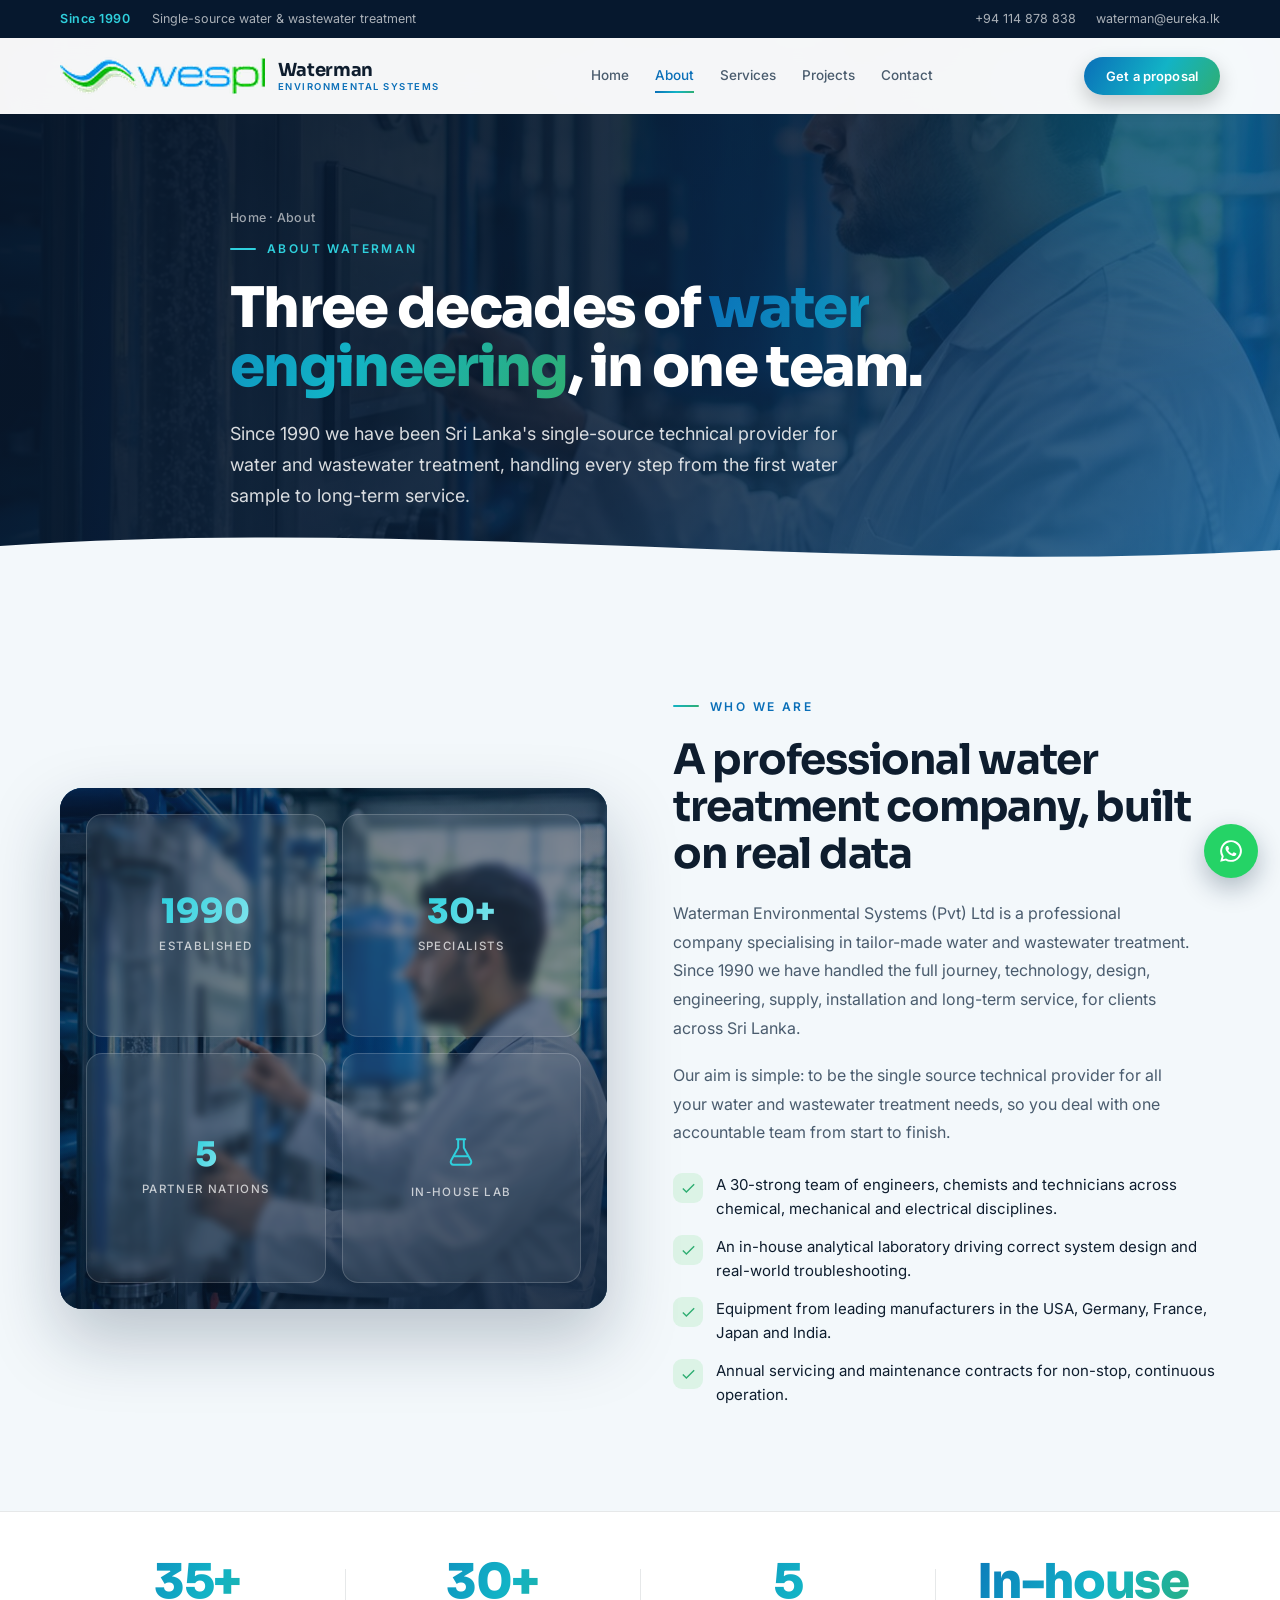
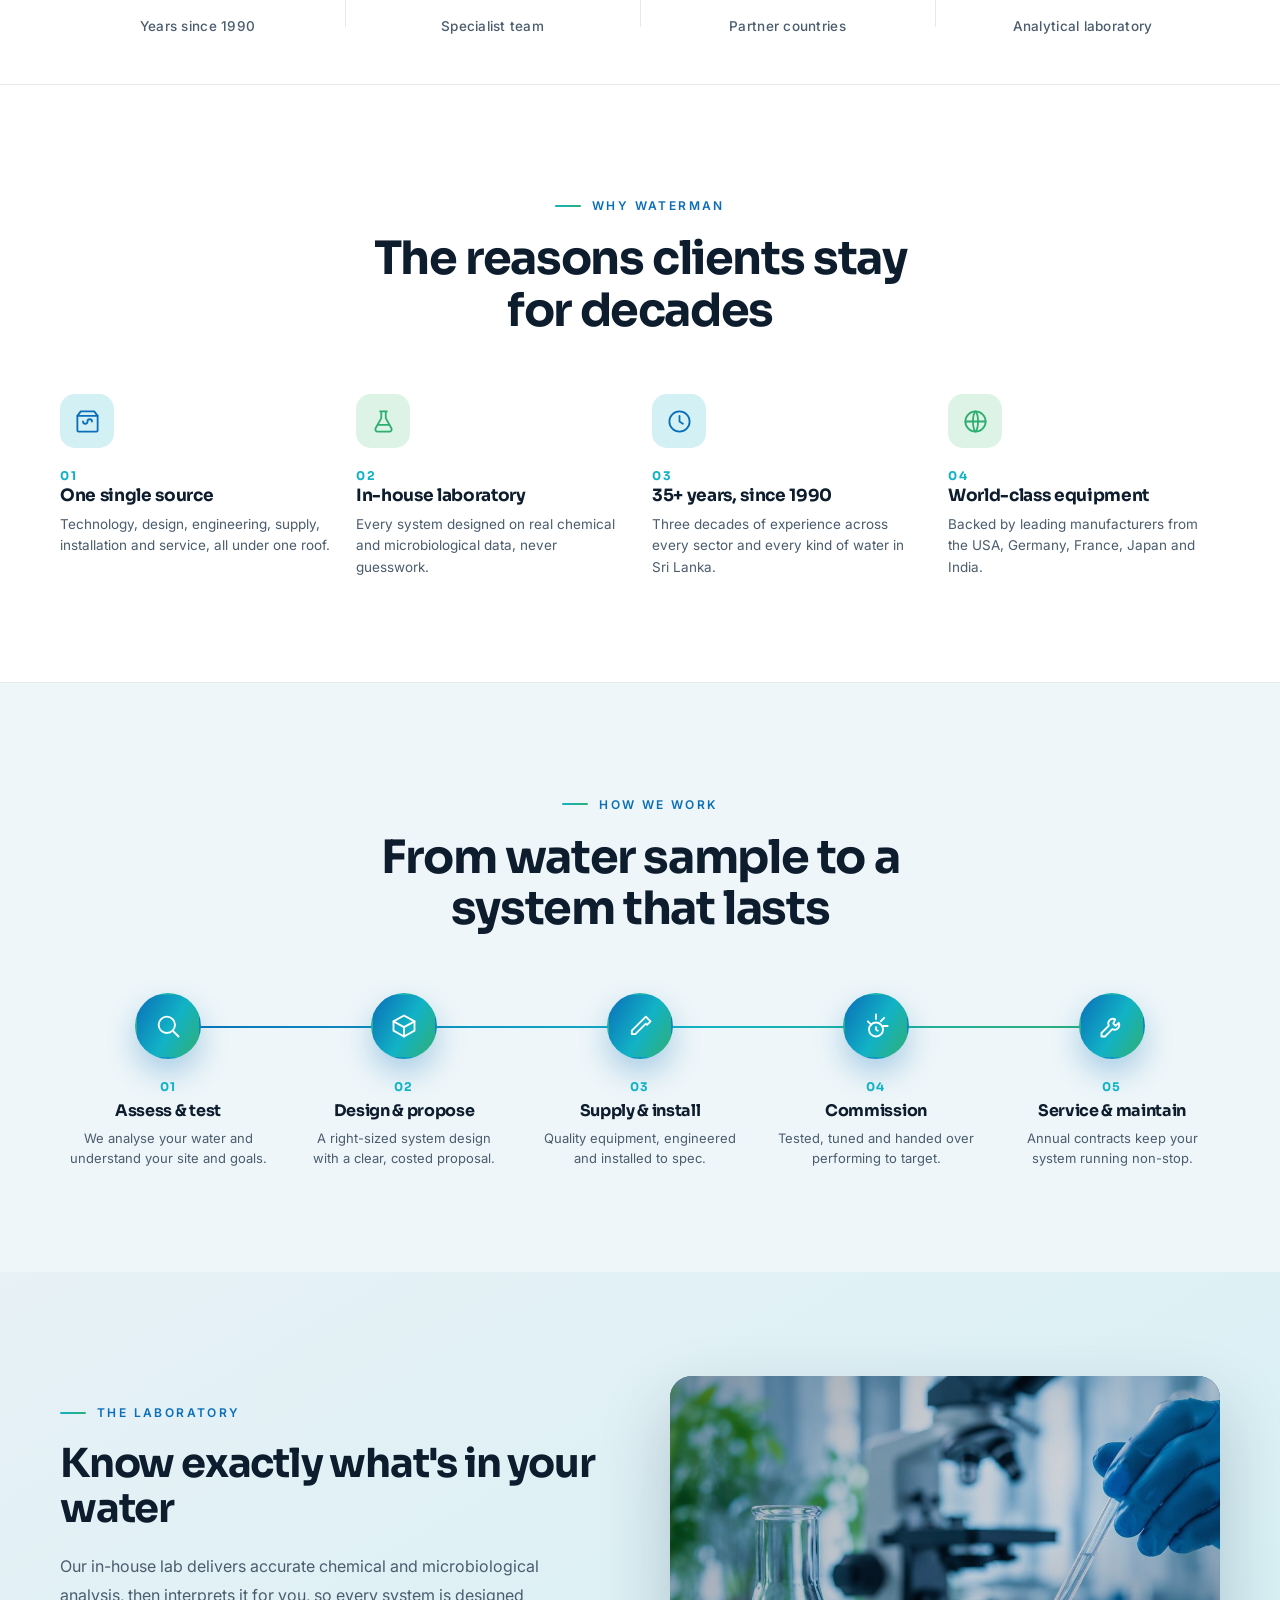
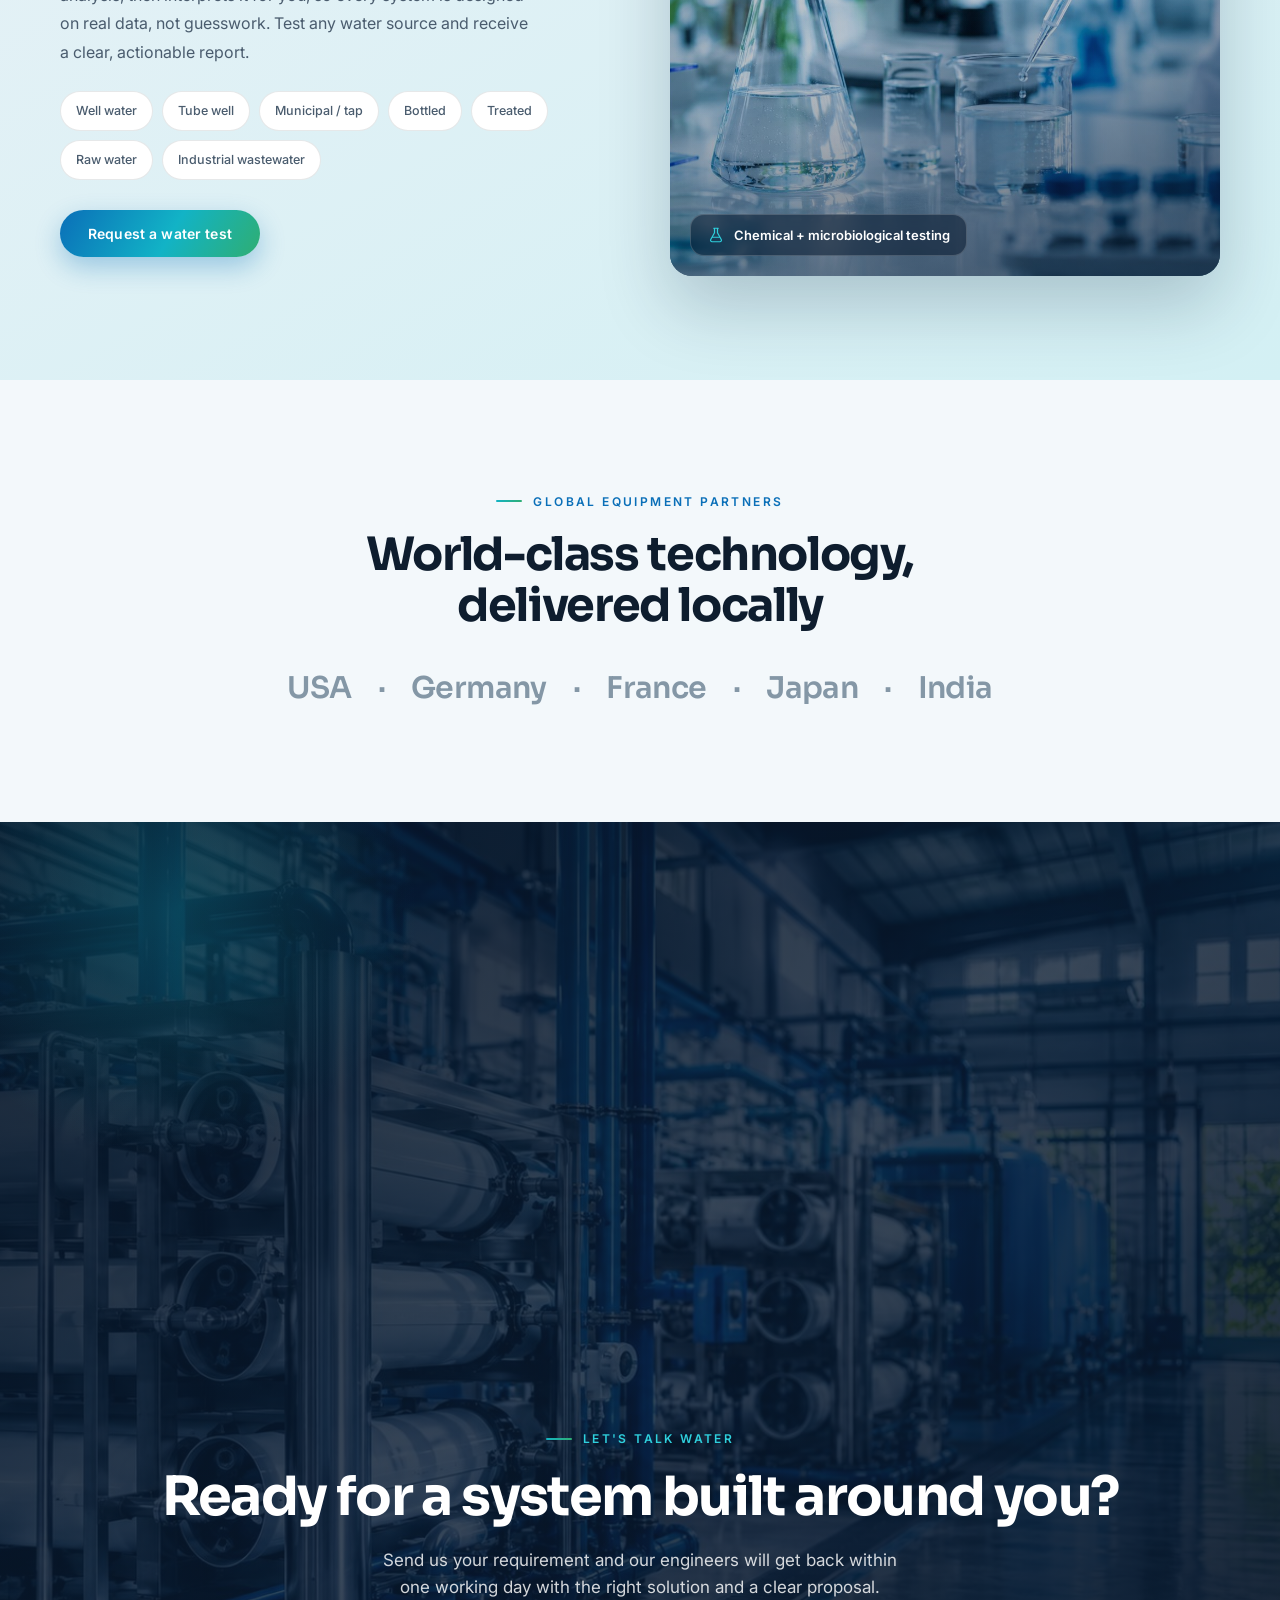
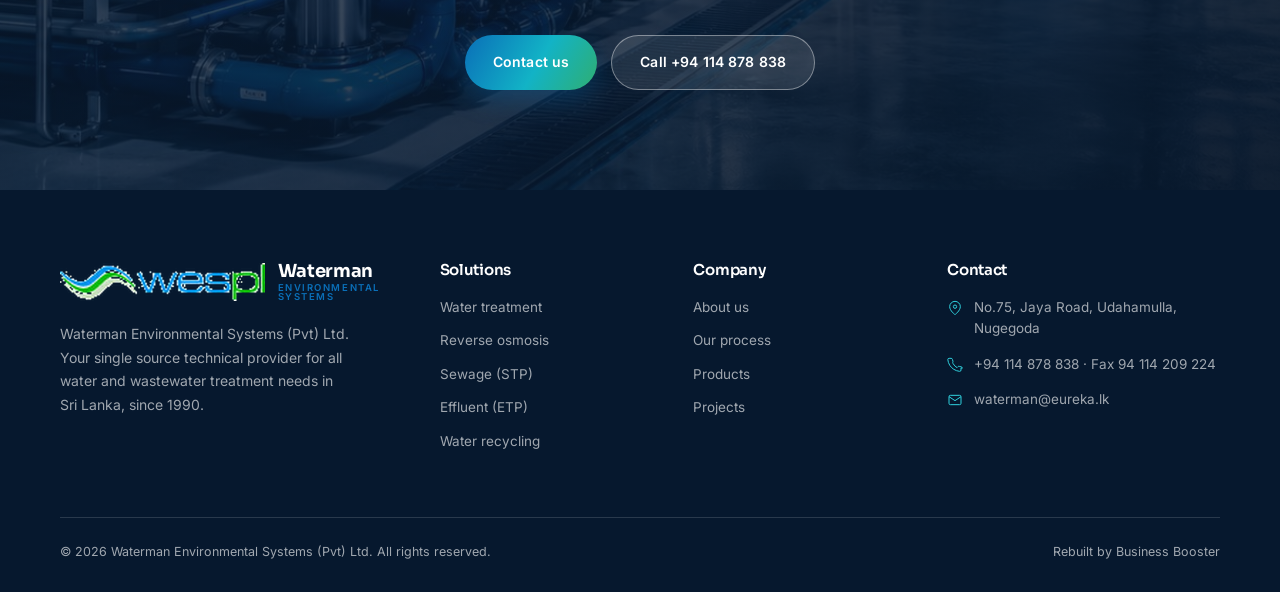
==== about.html @ 7c02116f "Rebuild as 5-page site: Home, About, Services, Projects, Contact Split the single-page site into 5 p" ====
<!DOCTYPE html>
<html lang="en">
<head>
<meta charset="UTF-8">
<meta name="viewport" content="width=device-width, initial-scale=1, viewport-fit=cover">
<title>About · Waterman Environmental Systems · Since 1990</title>
<meta name="description" content="Waterman Environmental Systems (WESPL), Sri Lanka's single source for water and wastewater treatment since 1990. A 30-strong team of engineers and chemists with an in-house analytical laboratory.">
<meta name="theme-color" content="#0a2440">
<link rel="preconnect" href="https://fonts.googleapis.com">
<link rel="preconnect" href="https://fonts.gstatic.com" crossorigin>
<link href="https://fonts.googleapis.com/css2?family=Sora:wght@400;500;600;700;800&family=Inter:wght@400;450;500;600&display=swap" rel="stylesheet">
<link rel="stylesheet" href="assets/styles.css">
</head>
<body>

<div class="progress" id="progress"></div>

<div class="topbar">
  <div class="wrap">
    <div class="l"><span class="pill">Since 1990</span><span>Single-source water &amp; wastewater treatment</span></div>
    <div class="r"><a href="tel:+94114878838">+94 114 878 838</a><a href="mailto:waterman@eureka.lk">waterman@eureka.lk</a></div>
  </div>
</div>

<header class="header" id="header">
  <div class="wrap nav">
    <a href="index.html" class="brand">
      <span class="logo"><img src="assets/logo.png" alt="WESPL · Waterman Environmental Systems"></span>
      <span class="bt">Waterman<small>ENVIRONMENTAL SYSTEMS</small></span>
    </a>
    <nav class="nav-links">
      <a href="index.html">Home</a>
      <a href="about.html" class="active">About</a>
      <a href="services.html">Services</a>
      <a href="projects.html">Projects</a>
      <a href="contact.html">Contact</a>
    </nav>
    <button class="btn btn-primary" onclick="requestProposal('General enquiry')"><span>Get a proposal</span></button>
    <button class="hamb" id="hamb" aria-label="Menu"><svg viewBox="0 0 24 24" fill="none" stroke="currentColor" stroke-width="1.8" stroke-linecap="round"><path d="M3 6h18M3 12h18M3 18h18"/></svg></button>
  </div>
</header>

<!-- PAGE HERO -->
<section class="phero">
  <img class="phero-bg" src="assets/about.jpg" alt="Waterman engineer at a treatment plant">
  <div class="phero-ov"></div>
  <div class="orb"></div>
  <div class="wrap phero-in">
    <div class="crumb"><a href="index.html">Home</a> · About</div>
    <span class="eyebrow" data-rv>About Waterman</span>
    <h1 data-rv style="transition-delay:.08s">Three decades of <span class="g">water engineering</span>, in one team.</h1>
    <p data-rv style="transition-delay:.16s">Since 1990 we have been Sri Lanka's single-source technical provider for water and wastewater treatment, handling every step from the first water sample to long-term service.</p>
  </div>
  <div class="phero-waves"><svg viewBox="0 0 1440 90" preserveAspectRatio="none"><path fill="var(--bg)" d="M0,50 C240,20 480,80 720,54 C960,28 1200,74 1440,44 L1440,90 L0,90 Z"/></svg></div>
</section>

<!-- ABOUT -->
<section class="sect">
  <div class="wrap about">
    <div class="about-visual watermesh hasphoto" data-rv>
      <img class="pv-img" src="assets/about.jpg" alt="Waterman engineer at a treatment plant control panel" loading="lazy">
      <div class="pv-scrim"></div>
      <div class="av-tiles">
        <div class="avt"><div class="avn">1990</div><div class="avl">Established</div></div>
        <div class="avt"><div class="avn"><span data-count="30" data-suffix="+">0</span></div><div class="avl">Specialists</div></div>
        <div class="avt"><div class="avn">5</div><div class="avl">Partner nations</div></div>
        <div class="avt"><div class="avn"><svg viewBox="0 0 24 24" fill="none" stroke="currentColor" stroke-width="1.4" stroke-linecap="round" stroke-linejoin="round"><path d="M9 3h6M10 3v6l-5 9a2 2 0 0 0 1.8 3h10.4a2 2 0 0 0 1.8-3l-5-9V3"/><path d="M7.5 15h9"/></svg></div><div class="avl">In-house lab</div></div>
      </div>
    </div>
    <div class="about-text">
      <span class="eyebrow" data-rv>Who we are</span>
      <h2 data-rv style="transition-delay:.08s">A professional water treatment company, built on real data</h2>
      <p data-rv style="transition-delay:.14s">Waterman Environmental Systems (Pvt) Ltd is a professional company specialising in tailor-made water and wastewater treatment. Since 1990 we have handled the full journey, technology, design, engineering, supply, installation and long-term service, for clients across Sri Lanka.</p>
      <p data-rv style="transition-delay:.18s">Our aim is simple: to be the single source technical provider for all your water and wastewater treatment needs, so you deal with one accountable team from start to finish.</p>
      <ul class="about-points" data-rv style="transition-delay:.22s">
        <li><span class="ic"><svg viewBox="0 0 24 24" fill="none" stroke="currentColor" stroke-width="2"><path d="M20 6 9 17l-5-5"/></svg></span>A 30-strong team of engineers, chemists and technicians across chemical, mechanical and electrical disciplines.</li>
        <li><span class="ic"><svg viewBox="0 0 24 24" fill="none" stroke="currentColor" stroke-width="2"><path d="M20 6 9 17l-5-5"/></svg></span>An in-house analytical laboratory driving correct system design and real-world troubleshooting.</li>
        <li><span class="ic"><svg viewBox="0 0 24 24" fill="none" stroke="currentColor" stroke-width="2"><path d="M20 6 9 17l-5-5"/></svg></span>Equipment from leading manufacturers in the USA, Germany, France, Japan and India.</li>
        <li><span class="ic"><svg viewBox="0 0 24 24" fill="none" stroke="currentColor" stroke-width="2"><path d="M20 6 9 17l-5-5"/></svg></span>Annual servicing and maintenance contracts for non-stop, continuous operation.</li>
      </ul>
    </div>
  </div>
</section>

<!-- STATS -->
<div class="stats">
  <div class="wrap">
    <div class="stat"><div class="n"><span data-count="35" data-suffix="+">0</span></div><div class="t">Years since 1990</div></div>
    <div class="stat"><div class="n"><span data-count="30" data-suffix="+">0</span></div><div class="t">Specialist team</div></div>
    <div class="stat"><div class="n"><span data-count="5">0</span></div><div class="t">Partner countries</div></div>
    <div class="stat"><div class="n">In-house</div><div class="t">Analytical laboratory</div></div>
  </div>
</div>

<!-- WHY -->
<section class="sect why">
  <div class="wrap sect-head">
    <span class="eyebrow center" data-rv>Why Waterman</span>
    <h2 data-rv style="transition-delay:.08s">The reasons clients stay for decades</h2>
  </div>
  <div class="wrap why-grid">
    <div class="why-c" data-rv><div class="ic"><svg viewBox="0 0 24 24" fill="none" stroke="currentColor" stroke-width="1.6" stroke-linecap="round" stroke-linejoin="round"><path d="M3 7h18v13a1 1 0 0 1-1 1H4a1 1 0 0 1-1-1z"/><path d="M3 7l3-4h12l3 4M8 12a2 2 0 0 0 4 0 2 2 0 0 1 4 0"/></svg></div><div class="num">01</div><h4>One single source</h4><p>Technology, design, engineering, supply, installation and service, all under one roof.</p></div>
    <div class="why-c" data-rv style="transition-delay:.08s"><div class="ic"><svg viewBox="0 0 24 24" fill="none" stroke="currentColor" stroke-width="1.6" stroke-linecap="round" stroke-linejoin="round"><path d="M9 3h6M10 3v6l-5 9a2 2 0 0 0 1.8 3h10.4a2 2 0 0 0 1.8-3l-5-9V3"/><path d="M7.5 15h9"/></svg></div><div class="num">02</div><h4>In-house laboratory</h4><p>Every system designed on real chemical and microbiological data, never guesswork.</p></div>
    <div class="why-c" data-rv style="transition-delay:.16s"><div class="ic"><svg viewBox="0 0 24 24" fill="none" stroke="currentColor" stroke-width="1.6" stroke-linecap="round" stroke-linejoin="round"><circle cx="12" cy="12" r="9"/><path d="M12 7v5l3 2"/></svg></div><div class="num">03</div><h4>35+ years, since 1990</h4><p>Three decades of experience across every sector and every kind of water in Sri Lanka.</p></div>
    <div class="why-c" data-rv style="transition-delay:.24s"><div class="ic"><svg viewBox="0 0 24 24" fill="none" stroke="currentColor" stroke-width="1.6" stroke-linecap="round" stroke-linejoin="round"><circle cx="12" cy="12" r="9"/><path d="M3 12h18M12 3c3 3 3 15 0 18M12 3c-3 3-3 15 0 18"/></svg></div><div class="num">04</div><h4>World-class equipment</h4><p>Backed by leading manufacturers from the USA, Germany, France, Japan and India.</p></div>
  </div>
</section>

<!-- PROCESS -->
<section class="sect" style="background:var(--mist-2)">
  <div class="wrap sect-head">
    <span class="eyebrow center" data-rv>How we work</span>
    <h2 data-rv style="transition-delay:.08s">From water sample to a system that lasts</h2>
  </div>
  <div class="wrap proc" data-rv>
    <div class="proc-track" id="procTrack">
      <div class="proc-line"><div class="fill" id="procFill"></div></div>
    </div>
  </div>
</section>

<!-- LAB -->
<section class="sect lab">
  <div class="wrap lab-in">
    <div class="lab-text">
      <span class="eyebrow" data-rv>The laboratory</span>
      <h2 data-rv style="transition-delay:.08s">Know exactly what's in your water</h2>
      <p data-rv style="transition-delay:.14s">Our in-house lab delivers accurate chemical and microbiological analysis, then interprets it for you, so every system is designed on real data, not guesswork. Test any water source and receive a clear, actionable report.</p>
      <div class="lab-tags" data-rv style="transition-delay:.2s">
        <span>Well water</span><span>Tube well</span><span>Municipal / tap</span><span>Bottled</span><span>Treated</span><span>Raw water</span><span>Industrial wastewater</span>
      </div>
      <div data-rv style="transition-delay:.26s;margin-top:30px"><button class="btn btn-primary" onclick="requestProposal('Water testing enquiry')"><span>Request a water test</span></button></div>
    </div>
    <div class="lab-visual watermesh hasphoto" data-rv>
      <img class="pv-img" src="assets/lab.jpg" alt="Waterman in-house analytical water laboratory" loading="lazy">
      <div class="pv-scrim"></div>
      <div class="pv-chip"><svg viewBox="0 0 24 24" fill="none" stroke="currentColor" stroke-width="1.6" stroke-linecap="round" stroke-linejoin="round"><path d="M9 3h6M10 3v6l-5 9a2 2 0 0 0 1.8 3h10.4a2 2 0 0 0 1.8-3l-5-9V3"/><path d="M7.5 15h9"/></svg>Chemical + microbiological testing</div>
    </div>
  </div>
</section>

<!-- PARTNERS -->
<section class="sect partners">
  <div class="wrap sect-head" style="margin-bottom:26px">
    <span class="eyebrow center" data-rv>Global equipment partners</span>
    <h2 data-rv style="transition-delay:.08s">World-class technology, delivered locally</h2>
  </div>
  <div class="wrap cty" data-rv><span>USA</span><span>·</span><span>Germany</span><span>·</span><span>France</span><span>·</span><span>Japan</span><span>·</span><span>India</span></div>
</section>

<!-- CTA -->
<section class="cta">
  <img class="cta-photo" src="assets/hero.jpg" alt="Waterman water treatment plant" loading="lazy">
  <div class="cta-scrim"></div>
  <div class="orb"></div>
  <div class="wrap cta-in">
    <span class="eyebrow center" data-rv style="color:var(--aqua-2)">Let's talk water</span>
    <h2 data-rv style="transition-delay:.08s">Ready for a system built around you?</h2>
    <p data-rv style="transition-delay:.16s">Send us your requirement and our engineers will get back within one working day with the right solution and a clear proposal.</p>
    <div class="hero-cta" data-rv style="transition-delay:.24s">
      <a href="contact.html" class="btn btn-primary"><span>Contact us</span></a>
      <a href="tel:+94114878838" class="btn btn-light"><span>Call +94 114 878 838</span></a>
    </div>
  </div>
</section>

<footer>
  <div class="wrap">
    <div class="foot-grid">
      <div class="foot-brand">
        <a href="index.html" class="brand"><span class="logo"><img src="assets/logo.png" alt="WESPL · Waterman Environmental Systems"></span><span class="bt">Waterman<small>ENVIRONMENTAL SYSTEMS</small></span></a>
        <p>Waterman Environmental Systems (Pvt) Ltd. Your single source technical provider for all water and wastewater treatment needs in Sri Lanka, since 1990.</p>
      </div>
      <div class="foot-col"><h4>Solutions</h4><a href="services.html">Water treatment</a><a href="services.html">Reverse osmosis</a><a href="services.html">Sewage (STP)</a><a href="services.html">Effluent (ETP)</a><a href="services.html">Water recycling</a></div>
      <div class="foot-col"><h4>Company</h4><a href="about.html">About us</a><a href="about.html">Our process</a><a href="services.html">Products</a><a href="projects.html">Projects</a></div>
      <div class="foot-col foot-contact"><h4>Contact</h4>
        <div><svg viewBox="0 0 24 24" fill="none" stroke="currentColor" stroke-width="1.5"><path d="M20 10c0 6-8 12-8 12s-8-6-8-12a8 8 0 0 1 16 0z"/><circle cx="12" cy="10" r="2.5"/></svg>No.75, Jaya Road, Udahamulla, Nugegoda</div>
        <div><svg viewBox="0 0 24 24" fill="none" stroke="currentColor" stroke-width="1.5"><path d="M21 16.5v3a2 2 0 0 1-2.2 2 19.8 19.8 0 0 1-8.6-3 19.5 19.5 0 0 1-6-6 19.8 19.8 0 0 1-3-8.6A2 2 0 0 1 3.2 2h3a2 2 0 0 1 2 1.7c.13.96.36 1.9.7 2.8a2 2 0 0 1-.45 2.1L9.1 9.9a16 16 0 0 0 6 6l1.3-1.35a2 2 0 0 1 2.1-.45c.9.34 1.84.57 2.8.7a2 2 0 0 1 1.7 2z"/></svg>+94 114 878 838 · Fax 94 114 209 224</div>
        <div><svg viewBox="0 0 24 24" fill="none" stroke="currentColor" stroke-width="1.5"><rect x="3" y="5" width="18" height="14" rx="2"/><path d="m3 7 9 6 9-6"/></svg>waterman@eureka.lk</div>
      </div>
    </div>
    <div class="foot-bot"><span>© 2026 Waterman Environmental Systems (Pvt) Ltd. All rights reserved.</span><span>Rebuilt by Business Booster</span></div>
  </div>
</footer>

<div class="fab">
  <a class="wa" href="https://wa.me/94114878838" target="_blank" rel="noopener" aria-label="Chat on WhatsApp"><svg viewBox="0 0 24 24" fill="currentColor"><path d="M12 2a10 10 0 0 0-8.6 15.07L2 22l5.06-1.33A10 10 0 1 0 12 2zm0 18.2a8.19 8.19 0 0 1-4.18-1.14l-.3-.18-3 .79.8-2.92-.2-.31A8.2 8.2 0 1 1 12 20.2zm4.5-6.14c-.25-.12-1.47-.72-1.7-.8-.23-.09-.4-.13-.56.12-.16.25-.64.8-.79.97-.14.16-.29.18-.54.06-.25-.12-1.05-.39-2-1.23-.74-.66-1.24-1.48-1.38-1.73-.14-.25-.02-.38.11-.5.11-.11.25-.29.37-.44.12-.15.16-.25.25-.42.08-.16.04-.31-.02-.43-.06-.12-.56-1.35-.77-1.85-.2-.48-.4-.42-.56-.43h-.48c-.16 0-.43.06-.65.31-.22.25-.86.84-.86 2.05 0 1.21.88 2.38 1 2.54.12.16 1.73 2.64 4.19 3.7.59.26 1.04.41 1.4.52.59.19 1.12.16 1.54.1.47-.07 1.47-.6 1.68-1.18.21-.58.21-1.08.14-1.18-.06-.1-.22-.16-.47-.28z"/></svg></a>
</div>

<div class="mscrim" id="mscrim" onclick="closeMenu()"></div>
<aside class="mmenu" id="mmenu">
  <button class="mx" onclick="closeMenu()" aria-label="Close"><svg viewBox="0 0 24 24" fill="none" stroke="currentColor" stroke-width="1.6" stroke-linecap="round"><path d="M6 6l12 12M18 6L6 18"/></svg></button>
  <a href="index.html" class="brand"><span class="logo"><img src="assets/logo.png" alt="WESPL · Waterman Environmental Systems"></span><span class="bt">Waterman<small>ENVIRONMENTAL SYSTEMS</small></span></a>
  <a class="ml" href="index.html">Home</a>
  <a class="ml active" href="about.html">About</a>
  <a class="ml" href="services.html">Services</a>
  <a class="ml" href="projects.html">Projects</a>
  <a class="ml" href="contact.html">Contact</a>
  <button class="btn btn-primary" onclick="closeMenu();requestProposal('General enquiry')"><span>Get a proposal</span></button>
</aside>

<script src="assets/app.js"></script>
</body>
</html>
---- assets/styles.css ----
:root{
  --navy:#0a2440; --navy-2:#06182e; --navy-soft:#12365c;
  --ink:#0e1d2e; --ink-2:#4a5c6e; --ink-3:#8497a6;
  --blue:#0a6fb8; --blue-2:#0a86c9;
  --aqua:#12b3c6; --aqua-2:#2fd0dd; --aqua-soft:#d3f0f4;
  --green:#2fae72; --green-2:#5cc98c; --green-soft:#dcf3e6;
  --bg:#f3f8fb; --surface:#ffffff; --mist:#e7f1f6; --mist-2:#eef6f9;
  --line:rgba(14,29,46,.1); --line-d:rgba(255,255,255,.14);
  --r:14px; --r-lg:22px; --maxw:1240px; --nav:76px;
  --disp:'Sora',-apple-system,system-ui,sans-serif;
  --sans:'Inter',-apple-system,system-ui,sans-serif;
  --ease:cubic-bezier(.22,.61,.36,1);
  --grad:linear-gradient(120deg,var(--blue),var(--aqua) 55%,var(--green));
  --grad-g:linear-gradient(120deg,var(--aqua),var(--green));
}
*{margin:0;padding:0;box-sizing:border-box}
svg{flex-shrink:0}
html,body{overflow-x:clip;max-width:100%}
html{scroll-behavior:smooth}
body{font-family:var(--sans);color:var(--ink);background:var(--bg);line-height:1.6;-webkit-font-smoothing:antialiased;text-rendering:optimizeLegibility}
img{display:block;max-width:100%}
a{color:inherit;text-decoration:none}
button{font-family:inherit;cursor:pointer;border:none;background:none;color:inherit}
input,select,textarea{font-family:inherit}
.wrap{max-width:var(--maxw);margin:0 auto;padding:0 40px}
h1,h2,h3,h4{font-family:var(--disp);font-weight:700;line-height:1.12;letter-spacing:-.02em}
.tnum{font-variant-numeric:tabular-nums}
.eyebrow{font-family:var(--sans);font-weight:600;font-size:12px;letter-spacing:.2em;text-transform:uppercase;color:var(--blue);display:inline-flex;align-items:center;gap:11px}
.eyebrow::before{content:"";width:26px;height:2px;background:var(--grad-g);border-radius:2px}
.eyebrow.center{justify-content:center}
.btn{display:inline-flex;align-items:center;justify-content:center;gap:10px;font-weight:600;font-size:14px;letter-spacing:.01em;padding:15px 28px;border-radius:100px;transition:.28s var(--ease);white-space:nowrap}
.btn svg{width:17px;height:17px}
.btn-primary{background:var(--grad);color:#fff;box-shadow:0 10px 26px rgba(10,111,184,.32)}
.btn-primary:hover{transform:translateY(-2px);box-shadow:0 16px 34px rgba(10,111,184,.42)}
.btn-ghost{background:transparent;color:var(--ink);border:1.5px solid var(--line)}
.btn-ghost:hover{border-color:var(--blue);color:var(--blue)}
.btn-light{background:rgba(255,255,255,.1);color:#fff;border:1.5px solid rgba(255,255,255,.4)}
.btn-light:hover{background:#fff;color:var(--navy)}
.btn:active{transform:scale(.97)}

/* progress + header */
.progress{position:fixed;top:0;left:0;height:3px;background:var(--grad);width:0;z-index:600;transition:width .1s linear}
.topbar{background:var(--navy-2);color:rgba(255,255,255,.66);font-size:12.5px}
.topbar .wrap{display:flex;align-items:center;justify-content:space-between;height:38px}
.topbar a:hover{color:var(--aqua-2)}
.topbar .l{display:flex;gap:22px;align-items:center}
.topbar .r{display:flex;gap:20px;align-items:center}
.topbar .pill{color:var(--aqua-2);font-weight:600;letter-spacing:.04em}
.header{position:fixed;top:0;left:0;right:0;z-index:500;transition:.4s var(--ease);transform:translateY(38px);background:rgba(255,255,255,.96);backdrop-filter:saturate(160%) blur(16px);box-shadow:0 1px 0 var(--line)}
.header.stick{transform:translateY(0);box-shadow:0 6px 24px rgba(10,36,64,.08)}
.nav{height:var(--nav);display:flex;align-items:center;gap:26px}
.brand{display:flex;align-items:center;gap:13px}
.brand .logo{display:grid;place-items:center;flex:none}
.brand .logo img{height:38px;width:auto;max-width:none;flex:none;object-fit:contain;display:block}
.brand .bt{font-family:var(--disp);font-weight:700;font-size:18px;letter-spacing:-.02em;line-height:1;color:var(--ink)}
.brand .bt small{display:block;font-family:var(--sans);font-weight:600;font-size:9.5px;letter-spacing:.16em;color:var(--blue);margin-top:3px}
.nav-links{display:flex;gap:26px;margin:0 auto}
.nav-links a{font-size:13.5px;font-weight:500;color:var(--ink-2);position:relative;padding:6px 0;transition:color .3s}
.nav-links a::after{content:"";position:absolute;left:0;bottom:0;width:0;height:2px;background:var(--grad);transition:width .3s var(--ease)}
.nav-links a:hover{color:var(--blue)}
.nav-links a:hover::after{width:100%}
.nav-links a.active{color:var(--blue)}
.nav-links a.active::after{width:100%}
.hamb{display:none;width:44px;height:44px;place-items:center;color:var(--ink)}
.hamb svg{width:26px;height:26px}
.header .nav .btn{padding:11px 22px;font-size:13px}
.header:not(.stick) .nav .btn-primary{box-shadow:0 8px 20px rgba(0,0,0,.2)}

/* ===== HERO ===== */
.hero{position:relative;min-height:100vh;background:linear-gradient(160deg,var(--navy) 0%,var(--navy-soft) 55%,#0f4a6e 100%);color:#fff;display:flex;align-items:center;overflow:hidden;padding-top:var(--nav)}
.hero-orb{position:absolute;border-radius:50%;filter:blur(60px);opacity:.5;z-index:1}
.orb1{width:520px;height:520px;background:radial-gradient(circle,var(--aqua),transparent 70%);top:-120px;right:-80px;animation:float1 16s var(--ease) infinite}
.orb2{width:420px;height:420px;background:radial-gradient(circle,var(--green),transparent 70%);bottom:40px;left:-100px;opacity:.32;animation:float2 20s var(--ease) infinite}
@keyframes float1{0%,100%{transform:translate(0,0)}50%{transform:translate(-40px,40px)}}
@keyframes float2{0%,100%{transform:translate(0,0)}50%{transform:translate(50px,-30px)}}
.hero-bg{position:absolute;inset:0;width:100%;height:100%;object-fit:cover;z-index:0}
.hero-ov{position:absolute;inset:0;z-index:1;background:linear-gradient(105deg,rgba(7,20,38,.9) 0%,rgba(7,20,38,.72) 42%,rgba(7,24,46,.42) 100%),linear-gradient(0deg,rgba(7,20,38,.55),transparent 40%)}
.hero.has-bg .hero-orb{z-index:2;opacity:.5}
.hero-grid{position:relative;z-index:5;display:grid;grid-template-columns:1fr;gap:0;align-items:center;width:100%;padding-top:40px;padding-bottom:120px}
.hero-text{max-width:760px}
.hero h1{max-width:820px}
.hero-bar{display:inline-flex;margin-top:38px;background:rgba(9,26,48,.42);backdrop-filter:blur(10px);border:1px solid rgba(255,255,255,.16);border-radius:16px;padding:15px 6px}
.hero-bar .hvb{padding:2px 26px;position:relative;text-align:center}
.hero-bar .hvb+.hvb::before{content:"";position:absolute;left:0;top:10%;height:80%;width:1px;background:rgba(255,255,255,.18)}
.hero-bar .hvb b{display:block;font-family:var(--disp);font-weight:700;font-size:28px;line-height:1;letter-spacing:-.02em;background:linear-gradient(120deg,var(--aqua-2),var(--green-2));-webkit-background-clip:text;background-clip:text;color:transparent}
.hero-bar .hvb span{display:block;margin-top:6px;font:600 10.5px var(--sans);letter-spacing:.13em;text-transform:uppercase;color:rgba(255,255,255,.72)}
.hero .eyebrow{color:var(--aqua-2)}.hero .eyebrow::before{background:var(--aqua-2)}
.hero h1{font-size:clamp(38px,5.6vw,68px);font-weight:800;line-height:1.04;margin:22px 0 0;letter-spacing:-.03em}
.hero h1 .g{background:var(--grad);-webkit-background-clip:text;background-clip:text;-webkit-text-fill-color:transparent}
.hero-sub{font-weight:400;font-size:clamp(15px,1.8vw,18px);color:rgba(255,255,255,.82);max-width:520px;margin:24px 0 0;line-height:1.7}
.hero-cta{display:flex;gap:14px;margin-top:34px;flex-wrap:wrap}
.hero-chips{display:flex;gap:10px;margin-top:34px;flex-wrap:wrap}
.hero-chips span{font-size:12.5px;font-weight:500;color:rgba(255,255,255,.9);border:1px solid var(--line-d);padding:9px 15px;border-radius:100px;display:flex;align-items:center;gap:8px;background:rgba(255,255,255,.05)}
.hero-chips svg{width:15px;height:15px;color:var(--green-2)}

/* ===== INTERIOR PAGE HERO ===== */
.phero{position:relative;background:linear-gradient(150deg,var(--navy) 0%,var(--navy-soft) 60%,#0f4a6e 100%);color:#fff;overflow:hidden;padding-top:calc(var(--nav) + 38px)}
.phero-bg{position:absolute;inset:0;width:100%;height:100%;object-fit:cover;z-index:0;opacity:.34}
.phero-ov{position:absolute;inset:0;z-index:1;background:linear-gradient(120deg,rgba(7,20,38,.9),rgba(7,20,38,.6) 55%,rgba(10,111,184,.4))}
.phero .orb{position:absolute;width:460px;height:460px;border-radius:50%;background:radial-gradient(circle,var(--aqua),transparent 70%);opacity:.32;filter:blur(60px);top:-160px;right:-90px;z-index:1}
.phero-in{position:relative;z-index:3;padding:56px 0 74px;max-width:820px}
.phero .eyebrow{color:var(--aqua-2)}.phero .eyebrow::before{background:var(--aqua-2)}
.phero h1{font-size:clamp(32px,5vw,56px);font-weight:800;line-height:1.06;margin:20px 0 0;letter-spacing:-.03em}
.phero h1 .g{background:var(--grad);-webkit-background-clip:text;background-clip:text;-webkit-text-fill-color:transparent}
.phero p{font-size:clamp(15px,1.7vw,18px);color:rgba(255,255,255,.84);max-width:620px;margin:22px 0 0;line-height:1.7}
.crumb{font-size:12.5px;color:rgba(255,255,255,.6);font-weight:500;letter-spacing:.02em;margin-bottom:4px}
.crumb a:hover{color:var(--aqua-2)}
.phero-waves{position:absolute;left:0;right:0;bottom:-1px;z-index:4;line-height:0}
.phero-waves svg{width:200%;height:90px;display:block}

/* hero visual: layered water card */
.hero-vis{position:relative;height:440px;border-radius:var(--r-lg);overflow:hidden;background:linear-gradient(160deg,#0e3357,#0a2440);border:1px solid var(--line-d);box-shadow:0 40px 80px rgba(0,0,0,.4)}
.hero-vis .ring{position:absolute;border:1.5px solid rgba(47,208,221,.3);border-radius:50%}
.hv-drop{position:absolute;inset:0;display:grid;place-items:center;z-index:3}
.hv-drop svg{width:150px;height:150px;color:var(--aqua-2);filter:drop-shadow(0 10px 30px rgba(47,208,221,.4));animation:pulse 4s var(--ease) infinite}
@keyframes pulse{0%,100%{transform:scale(1);opacity:.9}50%{transform:scale(1.06);opacity:1}}
.hv-grid{position:absolute;inset:0;z-index:1;background-image:linear-gradient(rgba(255,255,255,.045) 1px,transparent 1px),linear-gradient(90deg,rgba(255,255,255,.045) 1px,transparent 1px);background-size:44px 44px;mask-image:radial-gradient(120% 100% at 50% 0,#000,transparent 78%)}
/* why waterman */
.why{background:var(--surface);border-bottom:1px solid var(--line)}
.why-grid{display:grid;grid-template-columns:repeat(4,1fr);gap:24px}
.why-c{text-align:left}
.why-c .ic{width:54px;height:54px;border-radius:15px;background:var(--aqua-soft);color:var(--blue);display:grid;place-items:center;margin-bottom:18px}
.why-c:nth-child(2) .ic,.why-c:nth-child(4) .ic{background:var(--green-soft);color:var(--green)}
.why-c .num{color:var(--green)}
.why-c .ic svg{width:27px;height:27px}
.why-c h4{font-size:17px;margin-bottom:9px;letter-spacing:-.02em}
.why-c p{font-size:13.5px;color:var(--ink-2);line-height:1.6}
.why-c .num{font-family:var(--disp);font-size:12px;font-weight:700;color:var(--aqua);letter-spacing:.14em}
@media(max-width:1024px){.why-grid{grid-template-columns:1fr 1fr;gap:30px}}
@media(max-width:560px){.why-grid{grid-template-columns:1fr}}
/* waves */
.hero-waves{position:absolute;left:0;right:0;bottom:-1px;z-index:4;line-height:0}
.hero-waves svg{width:200%;height:120px;display:block}
.w-move1{animation:wave 18s linear infinite}
.w-move2{animation:wave 26s linear infinite reverse}
.w-move3{animation:wave 34s linear infinite}
@keyframes wave{from{transform:translateX(0)}to{transform:translateX(-50%)}}

/* ===== SECTIONS ===== */
.sect{padding:104px 0}
.sect-sm{padding:78px 0}
.sect-head{text-align:center;max-width:660px;margin:0 auto 58px}
.sect-head.left{text-align:left;margin-left:0}
.sect-head h2{font-size:clamp(30px,4vw,46px);margin:18px 0 0;letter-spacing:-.03em}
.sect-head p{color:var(--ink-2);font-size:17px;margin-top:18px;line-height:1.7;font-weight:400}

/* stats strip */
.stats{background:var(--surface);border-top:1px solid var(--line);border-bottom:1px solid var(--line)}
.stats .wrap{display:grid;grid-template-columns:repeat(4,1fr);gap:20px;padding:46px 40px}
.stat{text-align:center;position:relative}
.stat+.stat::before{content:"";position:absolute;left:-10px;top:14%;height:72%;width:1px;background:var(--line)}
.stat .n{font-family:var(--disp);font-weight:800;font-size:clamp(34px,4vw,48px);background:var(--grad);-webkit-background-clip:text;background-clip:text;-webkit-text-fill-color:transparent;line-height:1;letter-spacing:-.03em}
.stat .t{font-size:13.5px;color:var(--ink-2);font-weight:500;margin-top:10px;letter-spacing:.02em}
@media(max-width:1024px){.stats .wrap{grid-template-columns:1fr 1fr;gap:34px}.stat:nth-child(3)::before,.stat+.stat::before{display:none}}

/* about */
.about{display:grid;grid-template-columns:1fr 1fr;gap:66px;align-items:center}
.about-visual{position:relative;aspect-ratio:1.05;border-radius:var(--r-lg);background:linear-gradient(150deg,#0e3357,var(--navy));overflow:hidden;display:grid;place-items:center;box-shadow:0 30px 70px rgba(10,36,64,.25)}
.about-visual .bigdrop{width:60%;color:rgba(47,208,221,.9)}
.about-text h2{font-size:clamp(28px,3.6vw,42px);margin:20px 0 22px;letter-spacing:-.03em}
.about-text p{color:var(--ink-2);font-size:16px;line-height:1.8;margin-bottom:18px;max-width:520px}
.about-points{list-style:none;margin-top:26px;display:grid;gap:14px}
.about-points li{display:flex;gap:13px;align-items:flex-start;font-size:15px;color:var(--ink)}
.about-points .ic{width:30px;height:30px;border-radius:9px;background:var(--green-soft);color:var(--green);display:grid;place-items:center;flex-shrink:0}
.about-points svg{width:17px;height:17px}
@media(max-width:1024px){.about{grid-template-columns:1fr;gap:40px}}

/* services grid */
.services{background:var(--mist-2)}
.svc-grid{display:grid;grid-template-columns:repeat(4,1fr);gap:20px}
.svc{background:var(--surface);border:1px solid var(--line);border-radius:var(--r);padding:32px 26px;transition:.3s var(--ease);position:relative;overflow:hidden}
.svc::before{content:"";position:absolute;left:0;top:0;height:3px;width:0;background:var(--grad);transition:width .4s var(--ease)}
.svc:hover{transform:translateY(-6px);box-shadow:0 24px 50px rgba(10,36,64,.12);border-color:transparent}
.svc:hover::before{width:100%}
.svc .ic{width:56px;height:56px;border-radius:15px;background:var(--aqua-soft);color:var(--blue);display:grid;place-items:center;margin-bottom:20px;transition:.3s var(--ease)}
.svc:hover .ic{background:var(--grad);color:#fff;transform:scale(1.05)}
.svc .ic svg{width:28px;height:28px}
.svc h3{font-size:18px;margin-bottom:9px;letter-spacing:-.02em}
.svc p{font-size:13.5px;color:var(--ink-2);line-height:1.6}
@media(max-width:1024px){.svc-grid{grid-template-columns:repeat(2,1fr)}}
@media(max-width:560px){.svc-grid{grid-template-columns:1fr}}

/* finder */
.finder-card{background:var(--surface);border:1px solid var(--line);border-radius:var(--r-lg);box-shadow:0 40px 90px rgba(10,36,64,.1);display:grid;grid-template-columns:1fr 1fr;overflow:hidden}
.finder-l{padding:52px 52px}
.finder-l .eyebrow{margin-bottom:16px}
.finder-l h2{font-size:clamp(26px,3.2vw,38px);margin-bottom:12px;letter-spacing:-.03em}
.finder-l>p{color:var(--ink-2);line-height:1.7;margin-bottom:30px;max-width:400px}
.f-step{margin-bottom:26px}
.f-step .fl{font-size:11.5px;letter-spacing:.16em;text-transform:uppercase;color:var(--blue);font-weight:600;margin-bottom:13px}
.f-opts{display:flex;flex-wrap:wrap;gap:9px}
.f-chip{border:1.5px solid var(--line);background:transparent;padding:11px 16px;border-radius:100px;font-size:13px;font-weight:500;color:var(--ink);transition:.25s var(--ease);display:flex;align-items:center;gap:8px}
.f-chip svg{width:15px;height:15px;color:var(--blue)}
.f-chip:hover{border-color:var(--blue)}
.f-chip.sel{background:var(--navy);border-color:var(--navy);color:#fff}
.f-chip.sel svg{color:var(--aqua-2)}
.finder-r{position:relative;background:linear-gradient(160deg,var(--navy),var(--navy-soft));color:#fff;padding:52px 46px;display:flex;flex-direction:column;justify-content:center;overflow:hidden}
.finder-r .orb{position:absolute;width:300px;height:300px;border-radius:50%;background:radial-gradient(circle,var(--aqua),transparent 70%);opacity:.28;top:-60px;right:-60px}
.finder-r>*{position:relative;z-index:2}
.fr-empty{text-align:center;color:rgba(255,255,255,.7)}
.fr-empty svg{width:56px;height:56px;color:rgba(47,208,221,.7);margin:0 auto 18px}
.fr-empty p{font-weight:400;font-size:15px;max-width:280px;margin:0 auto}
.fr-prev{display:grid;grid-template-columns:1fr 1fr;gap:12px;margin-top:22px}
.fr-prev div{display:flex;align-items:center;gap:10px;font-size:13px;color:rgba(255,255,255,.82);background:rgba(255,255,255,.05);border:1px solid var(--line-d);border-radius:10px;padding:11px 13px}
.fr-prev svg{width:18px;height:18px;color:var(--aqua-2);flex-shrink:0}
.fr-head .eyebrow{color:var(--aqua-2)}.fr-head .eyebrow::before{background:var(--aqua-2)}
.fr-head h3{font-size:27px;margin:14px 0 8px;letter-spacing:-.02em}
.fr-head .sub{color:rgba(255,255,255,.76);font-size:14px;line-height:1.6;margin-bottom:24px}
.fr-scope{list-style:none;margin-bottom:28px}
.fr-scope li{display:flex;gap:12px;align-items:flex-start;padding:11px 0;border-top:1px solid var(--line-d);font-size:14px;color:rgba(255,255,255,.92)}
.fr-scope svg{width:17px;height:17px;color:var(--aqua-2);flex-shrink:0;margin-top:2px}
@media(max-width:1024px){.finder-card{grid-template-columns:1fr}.fr-prev{grid-template-columns:1fr}}
@media(max-width:560px){.finder-l,.finder-r{padding:34px 24px}}

/* process timeline */
.proc{position:relative}
.proc-track{position:relative;display:grid;grid-template-columns:repeat(5,1fr);gap:20px;margin-top:20px}
.proc-line{position:absolute;top:33px;left:8%;right:8%;height:2px;background:var(--line);z-index:1}
.proc-line .fill{position:absolute;left:0;top:0;height:100%;width:0;background:var(--grad);transition:width 1.4s var(--ease)}
.pstep{position:relative;z-index:2;text-align:center}
.pstep .dot{width:66px;height:66px;border-radius:50%;background:var(--surface);border:2px solid var(--line);color:var(--blue);display:grid;place-items:center;margin:0 auto 18px;transition:.4s var(--ease)}
.pstep .dot svg{width:28px;height:28px}
.pstep.on .dot{background:var(--grad);color:#fff;border-color:transparent;box-shadow:0 14px 30px rgba(10,111,184,.3)}
.pstep .no{font-family:var(--disp);font-weight:700;font-size:12px;color:var(--aqua);letter-spacing:.1em}
.pstep h4{font-size:16px;margin:6px 0 8px;letter-spacing:-.02em}
.pstep p{font-size:13px;color:var(--ink-2);line-height:1.55;max-width:200px;margin:0 auto}
@media(max-width:1024px){.proc-track{grid-template-columns:1fr 1fr;gap:34px}.proc-line{display:none}}
@media(max-width:560px){.proc-track{grid-template-columns:1fr}}

/* products (dark) */
.dark{background:var(--navy);color:#fff;position:relative;overflow:hidden}
.dark .sect-head p{color:rgba(255,255,255,.72)}
.dark .eyebrow{color:var(--aqua-2)}.dark .eyebrow::before{background:var(--aqua-2)}
.prod-grid{display:grid;grid-template-columns:repeat(5,1fr);gap:14px}
.prod{border:1px solid var(--line-d);border-radius:var(--r);padding:22px 18px;background:rgba(255,255,255,.04);transition:.3s var(--ease)}
.prod:hover{background:rgba(255,255,255,.08);transform:translateY(-4px)}
.prod .ic{width:44px;height:44px;border-radius:11px;background:rgba(47,208,221,.14);color:var(--aqua-2);display:grid;place-items:center;margin-bottom:14px}
.prod .ic svg{width:23px;height:23px}
.prod b{font-size:14px;font-weight:600;display:block;letter-spacing:-.01em}
.prod span{font-size:12px;color:rgba(255,255,255,.6)}
@media(max-width:1024px){.prod-grid{grid-template-columns:repeat(3,1fr)}}
@media(max-width:560px){.prod-grid{grid-template-columns:1fr 1fr}}

/* industries */
.ind-grid{display:grid;grid-template-columns:repeat(3,1fr);gap:18px}
.ind{border:1px solid var(--line);border-radius:var(--r);padding:26px;display:flex;align-items:center;gap:16px;background:var(--surface);transition:.3s var(--ease)}
.ind:hover{border-color:var(--aqua);box-shadow:0 16px 36px rgba(10,36,64,.1)}
.ind .ic{width:48px;height:48px;border-radius:12px;background:var(--aqua-soft);color:var(--blue);display:grid;place-items:center;flex-shrink:0}
.ind .ic svg{width:24px;height:24px}
.ind b{font-size:15.5px;font-weight:600;display:block;letter-spacing:-.01em}
.ind span{font-size:12.5px;color:var(--ink-2)}
@media(max-width:1024px){.ind-grid{grid-template-columns:1fr 1fr}}
@media(max-width:560px){.ind-grid{grid-template-columns:1fr}}

/* lab band */
.lab{background:linear-gradient(150deg,var(--mist),var(--aqua-soft))}
.lab-in{display:grid;grid-template-columns:1fr 1fr;gap:60px;align-items:center}
.lab-text h2{font-size:clamp(26px,3.4vw,40px);margin:20px 0 20px;letter-spacing:-.03em}
.lab-text p{color:var(--ink-2);line-height:1.8;margin-bottom:24px;max-width:480px}
.lab-tags{display:flex;flex-wrap:wrap;gap:9px}
.lab-tags span{background:var(--surface);border:1px solid var(--line);padding:9px 15px;border-radius:100px;font-size:12.5px;font-weight:500;color:var(--ink-2)}
.lab-visual{aspect-ratio:1.1;border-radius:var(--r-lg);background:linear-gradient(150deg,var(--navy),#0e3357);display:grid;place-items:center;box-shadow:0 30px 70px rgba(10,36,64,.22);position:relative;overflow:hidden}
.lab-visual svg{width:44%;color:var(--aqua-2);z-index:2}
@media(max-width:1024px){.lab-in{grid-template-columns:1fr;gap:36px}}

/* partners */
.partners{text-align:center}
.partners .cty{display:flex;justify-content:center;gap:14px;flex-wrap:wrap;margin-top:8px}
.partners .cty span{font-family:var(--disp);font-weight:600;font-size:clamp(18px,2.4vw,30px);color:var(--ink-3);letter-spacing:-.02em;transition:.3s;padding:6px 6px}
.partners .cty span:hover{color:var(--blue)}

/* ===== PROJECTS ===== */
.proj-grid{display:grid;grid-template-columns:repeat(3,1fr);gap:22px}
.proj{position:relative;border-radius:var(--r-lg);overflow:hidden;min-height:320px;display:flex;align-items:flex-end;box-shadow:0 20px 46px rgba(10,36,64,.14);transition:.35s var(--ease)}
.proj:hover{transform:translateY(-6px);box-shadow:0 30px 60px rgba(10,36,64,.22)}
.proj img{position:absolute;inset:0;width:100%;height:100%;object-fit:cover;z-index:0;transition:.6s var(--ease)}
.proj:hover img{transform:scale(1.06)}
.proj .pscrim{position:absolute;inset:0;z-index:1;background:linear-gradient(180deg,rgba(7,24,46,.05) 0%,rgba(7,24,46,.5) 55%,rgba(7,24,46,.92) 100%)}
.proj .pbody{position:relative;z-index:2;padding:26px;color:#fff}
.proj .ptag{display:inline-flex;align-items:center;gap:7px;font-size:11px;font-weight:600;letter-spacing:.12em;text-transform:uppercase;color:var(--aqua-2);background:rgba(7,24,46,.5);border:1px solid rgba(255,255,255,.18);padding:6px 12px;border-radius:100px;margin-bottom:12px}
.proj .ptag svg{width:14px;height:14px}
.proj h3{font-size:20px;margin-bottom:8px;letter-spacing:-.02em}
.proj p{font-size:13.5px;color:rgba(255,255,255,.85);line-height:1.6}
.proj-note{text-align:center;color:var(--ink-2);font-size:14px;max-width:640px;margin:44px auto 0;line-height:1.7}
@media(max-width:1024px){.proj-grid{grid-template-columns:1fr 1fr}}
@media(max-width:560px){.proj-grid{grid-template-columns:1fr}}

/* value / capability cards (generic 3-up) */
.cap-grid{display:grid;grid-template-columns:repeat(3,1fr);gap:22px}
.cap{background:var(--surface);border:1px solid var(--line);border-radius:var(--r);padding:32px 28px;transition:.3s var(--ease)}
.cap:hover{transform:translateY(-5px);box-shadow:0 22px 46px rgba(10,36,64,.12)}
.cap .ic{width:54px;height:54px;border-radius:14px;background:var(--aqua-soft);color:var(--blue);display:grid;place-items:center;margin-bottom:18px}
.cap:nth-child(2) .ic{background:var(--green-soft);color:var(--green)}
.cap .ic svg{width:27px;height:27px}
.cap h3{font-size:18px;margin-bottom:10px;letter-spacing:-.02em}
.cap p{font-size:14px;color:var(--ink-2);line-height:1.65}
@media(max-width:1024px){.cap-grid{grid-template-columns:1fr}}

/* ===== CONTACT ===== */
.contact-grid{display:grid;grid-template-columns:1fr 1.1fr;gap:52px;align-items:start}
.cinfo h2{font-size:clamp(26px,3.4vw,38px);margin:18px 0 16px;letter-spacing:-.03em}
.cinfo>p{color:var(--ink-2);font-size:16px;line-height:1.7;margin-bottom:30px;max-width:440px}
.cinfo-list{display:grid;gap:16px}
.cline{display:flex;gap:16px;align-items:flex-start;background:var(--surface);border:1px solid var(--line);border-radius:var(--r);padding:20px 22px;transition:.3s var(--ease)}
.cline:hover{border-color:var(--aqua);box-shadow:0 14px 32px rgba(10,36,64,.09)}
.cline .ic{width:46px;height:46px;border-radius:12px;background:var(--aqua-soft);color:var(--blue);display:grid;place-items:center;flex-shrink:0}
.cline .ic svg{width:22px;height:22px}
.cline .ct{font-size:11.5px;letter-spacing:.14em;text-transform:uppercase;color:var(--ink-3);font-weight:600;margin-bottom:5px}
.cline .cv{font-size:15px;color:var(--ink);font-weight:500;line-height:1.5}
.cline .cv a:hover{color:var(--blue)}
.cform{background:var(--surface);border:1px solid var(--line);border-radius:var(--r-lg);padding:38px 36px;box-shadow:0 30px 70px rgba(10,36,64,.1)}
.cform h3{font-size:22px;margin-bottom:6px;letter-spacing:-.02em}
.cform .fsub{color:var(--ink-2);font-size:14px;margin-bottom:26px}
.field{margin-bottom:18px}
.field label{display:block;font-size:12px;font-weight:600;letter-spacing:.04em;color:var(--ink-2);margin-bottom:8px}
.field input,.field select,.field textarea{width:100%;border:1.5px solid var(--line);border-radius:12px;padding:13px 15px;font-size:14px;color:var(--ink);background:var(--bg);transition:.25s var(--ease)}
.field input:focus,.field select:focus,.field textarea:focus{outline:none;border-color:var(--blue);background:#fff;box-shadow:0 0 0 4px rgba(10,111,184,.1)}
.field textarea{resize:vertical;min-height:110px}
.field-row{display:grid;grid-template-columns:1fr 1fr;gap:16px}
.cform .btn{width:100%;margin-top:8px}
.cform .fnote{font-size:12px;color:var(--ink-3);text-align:center;margin-top:14px;line-height:1.5}
.map{margin-top:0;border-radius:var(--r-lg);overflow:hidden;border:1px solid var(--line);box-shadow:0 20px 46px rgba(10,36,64,.1);line-height:0}
.map iframe{width:100%;height:340px;border:0;display:block}
@media(max-width:1024px){.contact-grid{grid-template-columns:1fr;gap:38px}}
@media(max-width:560px){.field-row{grid-template-columns:1fr}.cform{padding:30px 22px}}

/* CTA */
.cta{position:relative;background:linear-gradient(150deg,var(--navy),var(--navy-soft));color:#fff;overflow:hidden}
.cta .orb{position:absolute;width:500px;height:500px;border-radius:50%;background:radial-gradient(circle,var(--aqua),transparent 70%);opacity:.25;top:-160px;left:-80px}
.cta-in{position:relative;z-index:2;text-align:center;padding:100px 0}
.cta-in h2{font-size:clamp(30px,4.4vw,54px);margin:18px 0 20px;letter-spacing:-.03em}
.cta-in p{color:rgba(255,255,255,.82);font-size:17px;max-width:520px;margin:0 auto 34px}
.cta-in .hero-cta{justify-content:center;margin-top:0}
.cta .cta-photo{position:absolute;inset:0;width:100%;height:100%;object-fit:cover;z-index:0;opacity:.5}
.cta .cta-scrim{position:absolute;inset:0;z-index:1;background:linear-gradient(140deg,rgba(6,20,38,.86),rgba(6,20,38,.6) 50%,rgba(6,20,38,.9));pointer-events:none}
.cta .cta-in,.cta .orb{position:relative;z-index:2}

/* footer */
footer{background:var(--navy-2);color:rgba(255,255,255,.62);padding:72px 0 30px}
.foot-grid{display:grid;grid-template-columns:1.6fr 1fr 1fr 1.3fr;gap:44px}
.foot-brand .brand{margin-bottom:20px}
.foot-brand .brand .bt{color:#fff}
.foot-brand p{font-size:14px;line-height:1.7;max-width:290px;font-weight:400}
.foot-col h4{font-family:var(--disp);color:#fff;font-size:15px;margin-bottom:18px;font-weight:600}
.foot-col a,.foot-col div{display:block;font-size:13.5px;margin-bottom:12px;font-weight:400;transition:.2s}
.foot-col a:hover{color:var(--aqua-2)}
.foot-contact div{display:flex;gap:11px;font-size:13.5px;margin-bottom:14px;align-items:flex-start}
.foot-contact svg{width:16px;height:16px;color:var(--aqua-2);flex-shrink:0;margin-top:3px}
.foot-bot{border-top:1px solid var(--line-d);margin-top:52px;padding-top:24px;display:flex;justify-content:space-between;gap:14px;flex-wrap:wrap;font-size:12.5px}
@media(max-width:1024px){.foot-grid{grid-template-columns:1fr 1fr;gap:34px}}
@media(max-width:560px){.foot-grid{grid-template-columns:1fr}}

/* fab */
.fab{position:fixed;right:22px;bottom:22px;z-index:140;display:flex;flex-direction:column;gap:12px}
.fab a{width:54px;height:54px;border-radius:50%;display:grid;place-items:center;box-shadow:0 10px 26px rgba(10,36,64,.3);transition:.25s}
.fab a:hover{transform:scale(1.08)}
.fab .call{background:var(--grad);color:#fff}
.fab .wa{background:#25d366;color:#fff}
.fab a svg{width:26px;height:26px}

/* mobile menu */
.mscrim{position:fixed;inset:0;background:rgba(6,24,46,.55);backdrop-filter:blur(3px);z-index:540;opacity:0;visibility:hidden;transition:.3s}
.mscrim.open{opacity:1;visibility:visible}
.mmenu{position:fixed;top:0;right:0;height:100%;width:320px;max-width:88vw;background:var(--navy);z-index:550;padding:32px;opacity:0;visibility:hidden;transform:translateX(-14px);transition:transform .4s var(--ease),opacity .3s,visibility .3s;pointer-events:none}
.mmenu.open{opacity:1;visibility:visible;transform:none;pointer-events:auto}
.mmenu .mx{position:absolute;top:22px;right:22px;color:#fff;width:40px;height:40px;display:grid;place-items:center}
.mmenu .mx svg{width:24px;height:24px}
.mmenu .brand{margin-bottom:36px;max-width:calc(100% - 48px);gap:10px}
.mmenu .brand .logo img{height:28px}
.mmenu .brand .bt{color:#fff;font-size:15px}
.mmenu .brand .bt small{font-size:8.5px;letter-spacing:.12em}
.mmenu a.ml{display:block;font-family:var(--disp);font-size:20px;font-weight:600;color:#fff;padding:14px 0;border-bottom:1px solid var(--line-d)}
.mmenu a.ml:hover{color:var(--aqua-2)}
.mmenu a.ml.active{color:var(--aqua-2)}
.mmenu .btn{margin-top:26px;width:100%}

/* reveal */
.reveal-on [data-rv]{opacity:0;transform:translateY(34px);transition:opacity .8s var(--ease),transform .8s var(--ease)}
.reveal-on [data-rv].in{opacity:1;transform:none}
@media(prefers-reduced-motion:reduce){*{animation-duration:.01ms!important;transition-duration:.05ms!important}.orb1,.orb2{animation:none}}

/* responsive */
@media(max-width:1024px){
  .wrap{padding:0 26px}
  .nav-links{display:none}.hamb{display:grid}
  .hero-grid{grid-template-columns:1fr;gap:0;padding-top:30px;padding-bottom:110px}
  .hero-vis.hasphoto{display:block;height:240px;margin:22px 0 4px;border-radius:20px}
  .hero-vis.hasphoto .hv-stat,.hero-vis.hasphoto .hv-cap{display:none}
  .hero-vis:not(.hasphoto){display:none}
}
@media(max-width:560px){
  :root{--nav:62px}
  .wrap{padding:0 18px}
  .sect{padding:66px 0}
  .sect-sm{padding:52px 0}
  .topbar .l{display:none}
  .hero{min-height:auto;padding-bottom:20px}
  .hero-grid{padding-top:24px;padding-bottom:90px}
  .sect-head{margin-bottom:42px}
  .hero-cta .btn{padding:14px 22px}
  .header>.wrap>.btn-primary{display:none}
  .brand .bt{font-size:16px}
  .phero-in{padding:44px 0 58px}
}
/* ===== ANIMATED WATER-GRADIENT ART (blue · aqua · green) ===== */
.watermesh{position:relative;overflow:hidden;background:
  radial-gradient(46% 55% at 15% 18%, rgba(47,208,221,.5), transparent 60%),
  radial-gradient(52% 52% at 86% 20%, rgba(10,134,201,.58), transparent 58%),
  radial-gradient(62% 62% at 74% 98%, rgba(47,174,114,.46), transparent 60%),
  radial-gradient(40% 48% at 32% 90%, rgba(47,208,221,.3), transparent 58%),
  linear-gradient(158deg,#0c2c4c,#07182e) !important}
.watermesh::before{content:"";position:absolute;inset:0;z-index:1;background:radial-gradient(120% 100% at 50% 0,transparent,rgba(6,24,46,.35));pointer-events:none}
.watermesh::after{content:"";position:absolute;inset:-30%;z-index:1;background:repeating-linear-gradient(118deg,rgba(255,255,255,.055) 0 1px,transparent 1px 32px);mix-blend-mode:overlay;opacity:.55;animation:caustic 26s linear infinite;pointer-events:none}
@keyframes caustic{from{transform:translateX(0)}to{transform:translateX(96px)}}
.about-visual.watermesh{padding:0}
.about-visual .av-tiles{position:absolute;inset:26px;z-index:3;display:grid;grid-template-columns:1fr 1fr;gap:16px}
.about-visual .av-tiles .avt{background:rgba(255,255,255,.08);border:1px solid rgba(255,255,255,.18);border-radius:16px;display:flex;flex-direction:column;justify-content:center;align-items:center;text-align:center;gap:8px;backdrop-filter:blur(4px);transition:.35s var(--ease)}
.about-visual .av-tiles .avt:hover{background:rgba(255,255,255,.12);transform:translateY(-3px)}
.avt .avn{font-family:var(--disp);font-weight:800;font-size:34px;background:linear-gradient(120deg,var(--aqua-2),#7fe3ec);-webkit-background-clip:text;background-clip:text;-webkit-text-fill-color:transparent;line-height:1}
.avt .avn svg{width:34px;height:34px;color:var(--aqua-2)}
.avt .avl{font-size:11.5px;letter-spacing:.12em;text-transform:uppercase;color:rgba(255,255,255,.72);font-weight:500}
@media(max-width:1024px){.av-tiles .avt .avn{font-size:28px}}
.lab-visual .bubble{position:absolute;border-radius:50%;background:radial-gradient(circle at 35% 30%,rgba(255,255,255,.5),rgba(47,208,221,.25));z-index:2;animation:bob 6s var(--ease) infinite}
@keyframes bob{0%,100%{transform:translateY(0)}50%{transform:translateY(-14px)}}
@media(prefers-reduced-motion:reduce){.watermesh::after,.lab-visual .bubble{animation:none}}
/* ===== REAL PHOTOS in the water panels ===== */
.hasphoto::after{display:none}
.hasphoto .pv-img{position:absolute;inset:0;width:100%;height:100%;object-fit:cover;z-index:0}
.hasphoto .pv-scrim{position:absolute;inset:0;z-index:1;pointer-events:none}
.about-visual.hasphoto .pv-scrim{background:linear-gradient(155deg,rgba(7,24,46,.68),rgba(7,24,46,.42) 55%,rgba(7,24,46,.78))}
.lab-visual.hasphoto .pv-scrim{background:linear-gradient(155deg,rgba(7,24,46,.34),rgba(7,24,46,.06) 45%,rgba(7,24,46,.5))}
.hasphoto .hv-drop,.hasphoto .ring,.hasphoto .hv-grid,.lab-visual.hasphoto svg.flask,.lab-visual.hasphoto .bubble{display:none}
.pv-chip{position:absolute;z-index:3;left:20px;bottom:20px;display:flex;align-items:center;gap:9px;padding:11px 16px;border-radius:14px;background:rgba(7,24,46,.55);backdrop-filter:blur(8px);border:1px solid rgba(255,255,255,.18);color:#fff;font:600 13px var(--sans)}
.pv-chip svg{width:18px;height:18px;color:var(--aqua-2)}
/* full-width install showcase band */
.showband{position:relative;height:420px;overflow:hidden;display:grid;place-items:center;text-align:center;color:#fff}
.showband img{position:absolute;inset:0;width:100%;height:100%;object-fit:cover;z-index:0}
.showband .sb-scrim{position:absolute;inset:0;z-index:1;background:linear-gradient(120deg,rgba(7,24,46,.82),rgba(7,24,46,.5) 55%,rgba(10,111,184,.55));pointer-events:none}
.showband .sb-in{position:relative;z-index:2;max-width:760px;padding:0 26px}
.showband .eyebrow{color:var(--aqua-2)}
.showband h2{color:#fff;margin:6px 0 12px}
.showband p{color:rgba(255,255,255,.86);font-size:17px;line-height:1.6}
@media(max-width:1024px){.showband{height:340px}}
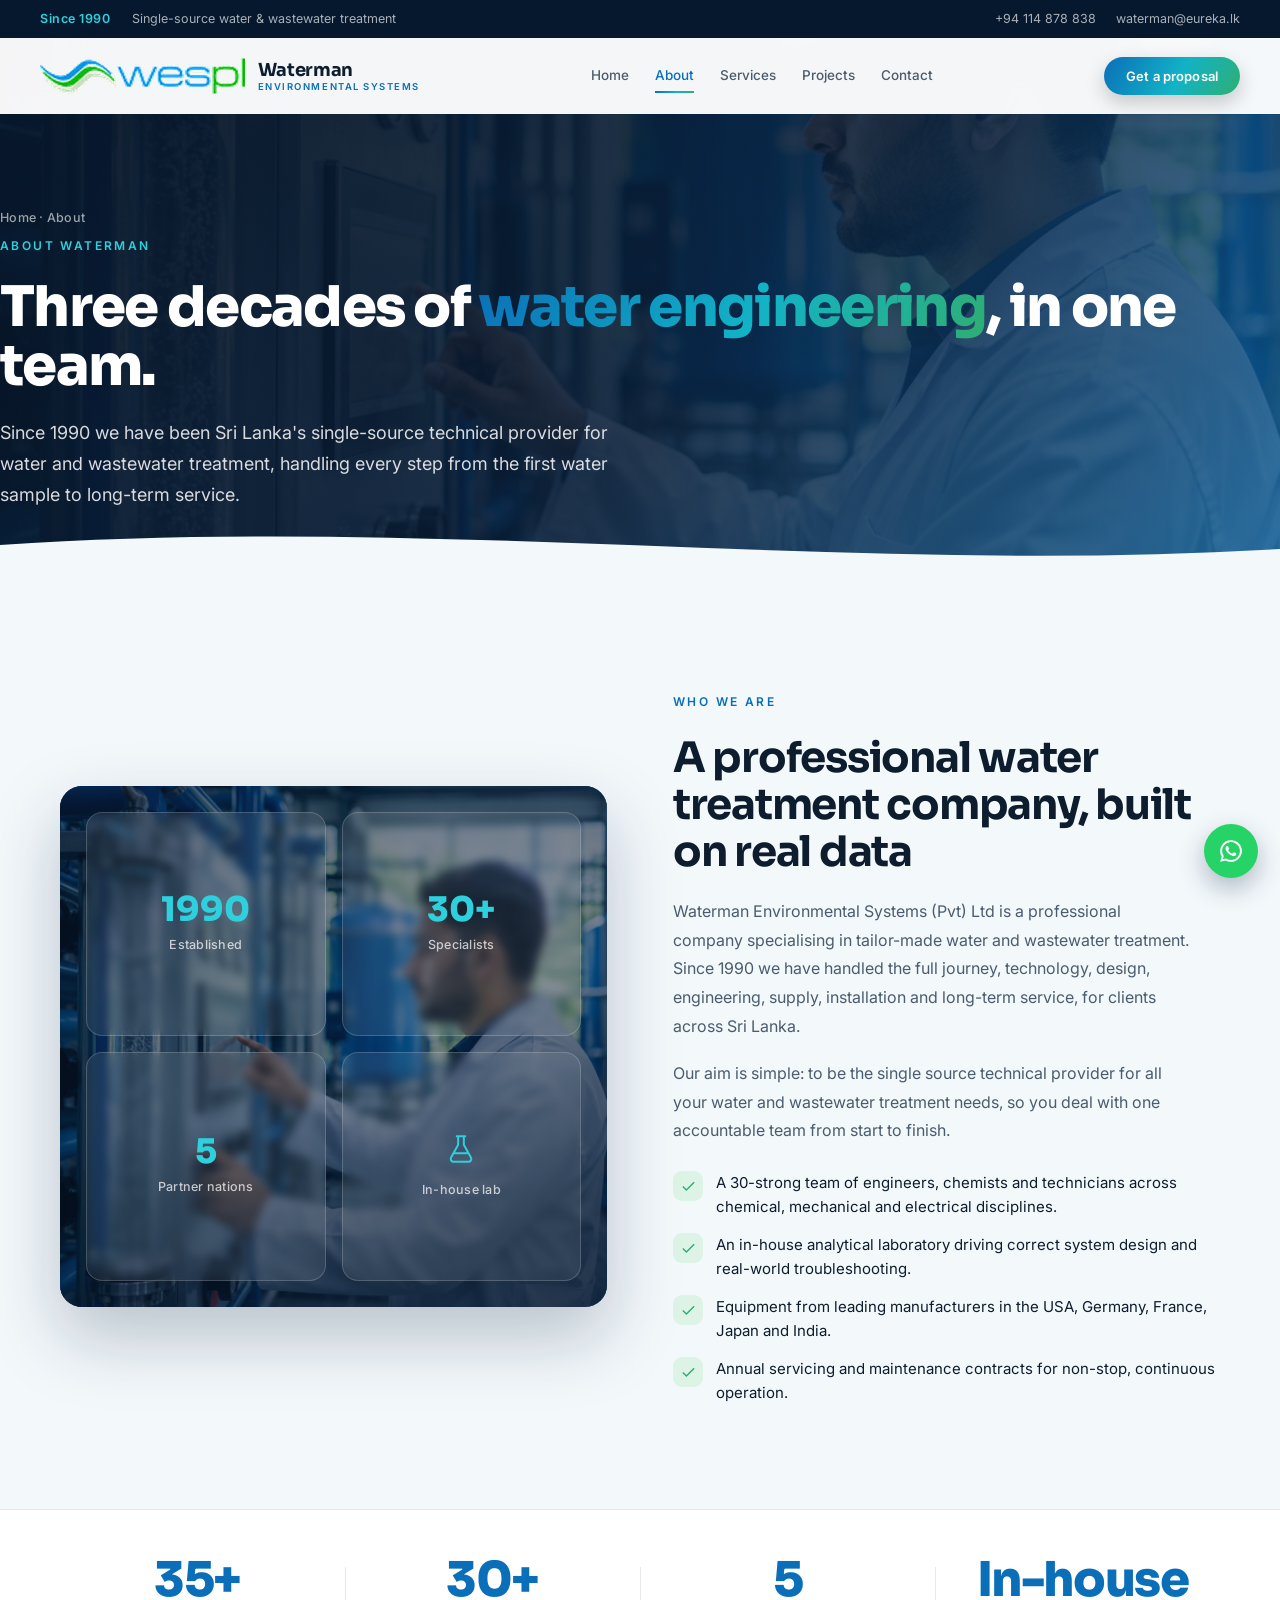
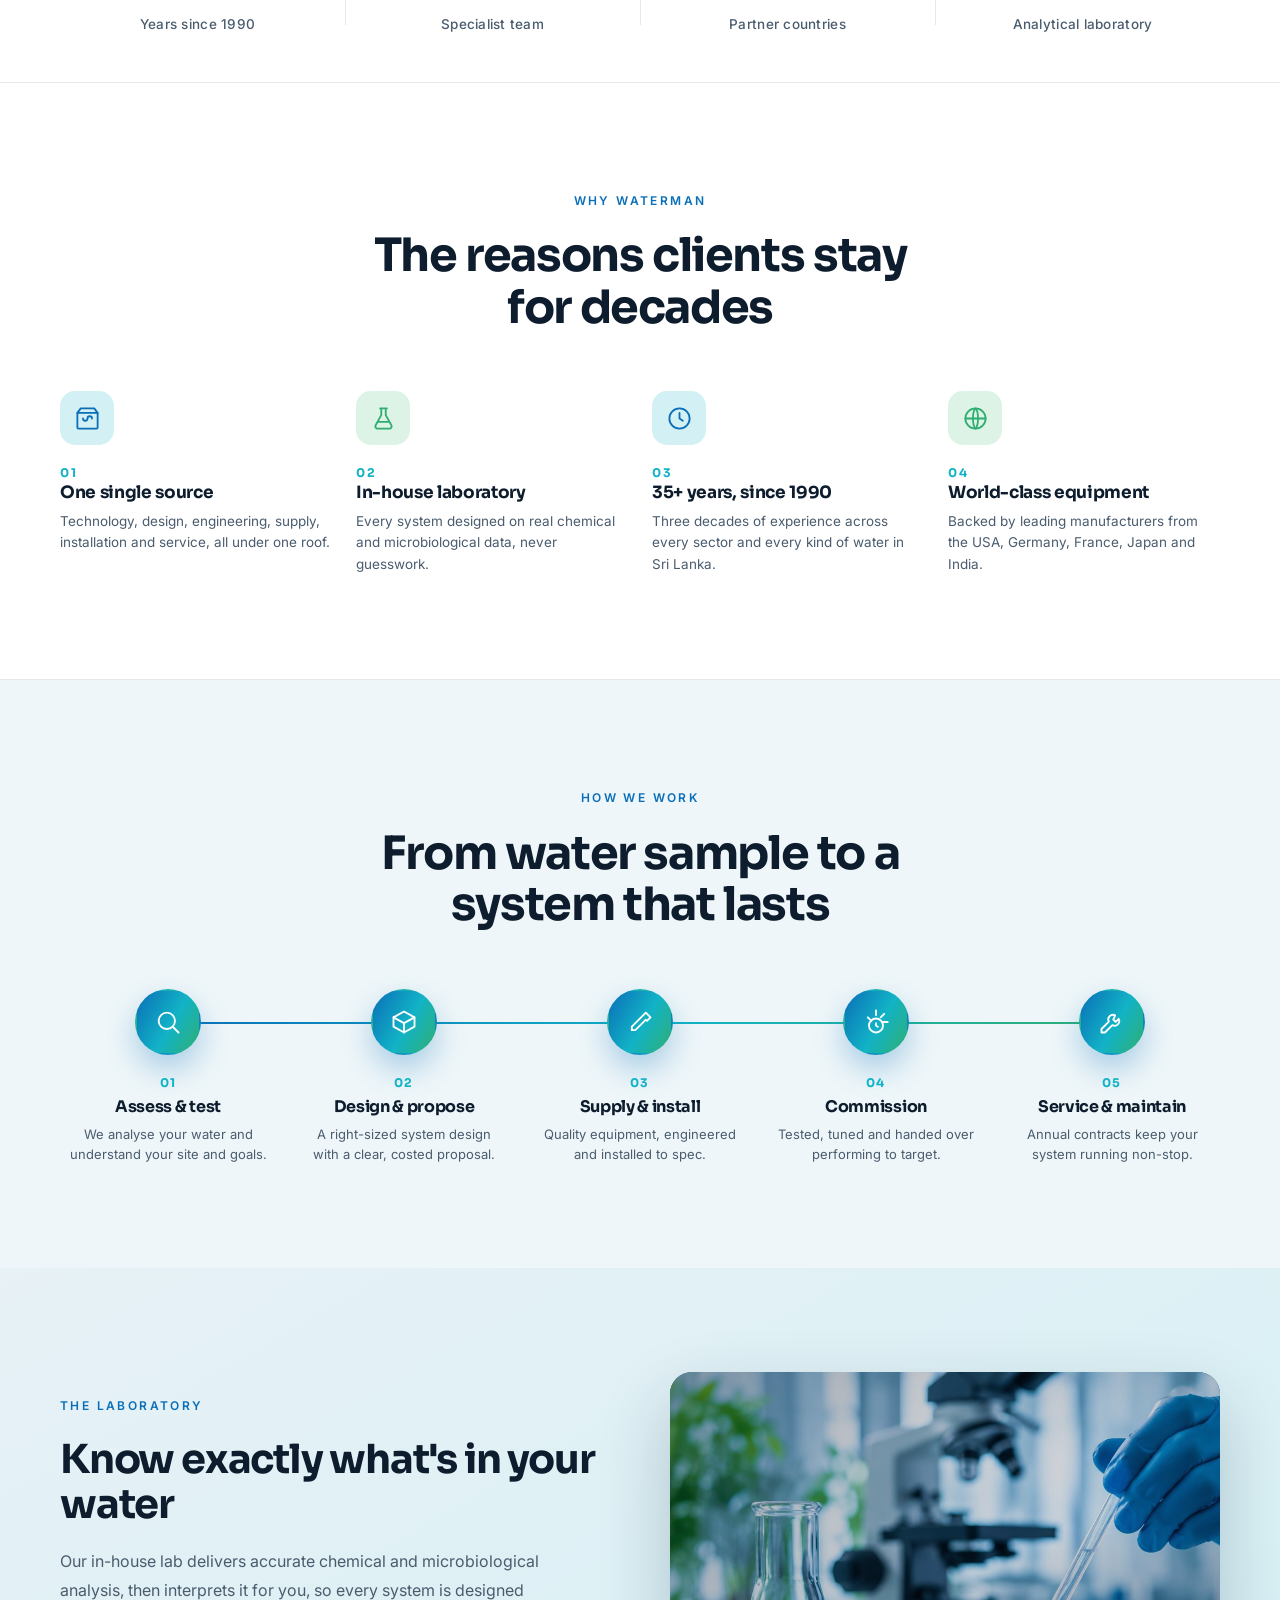
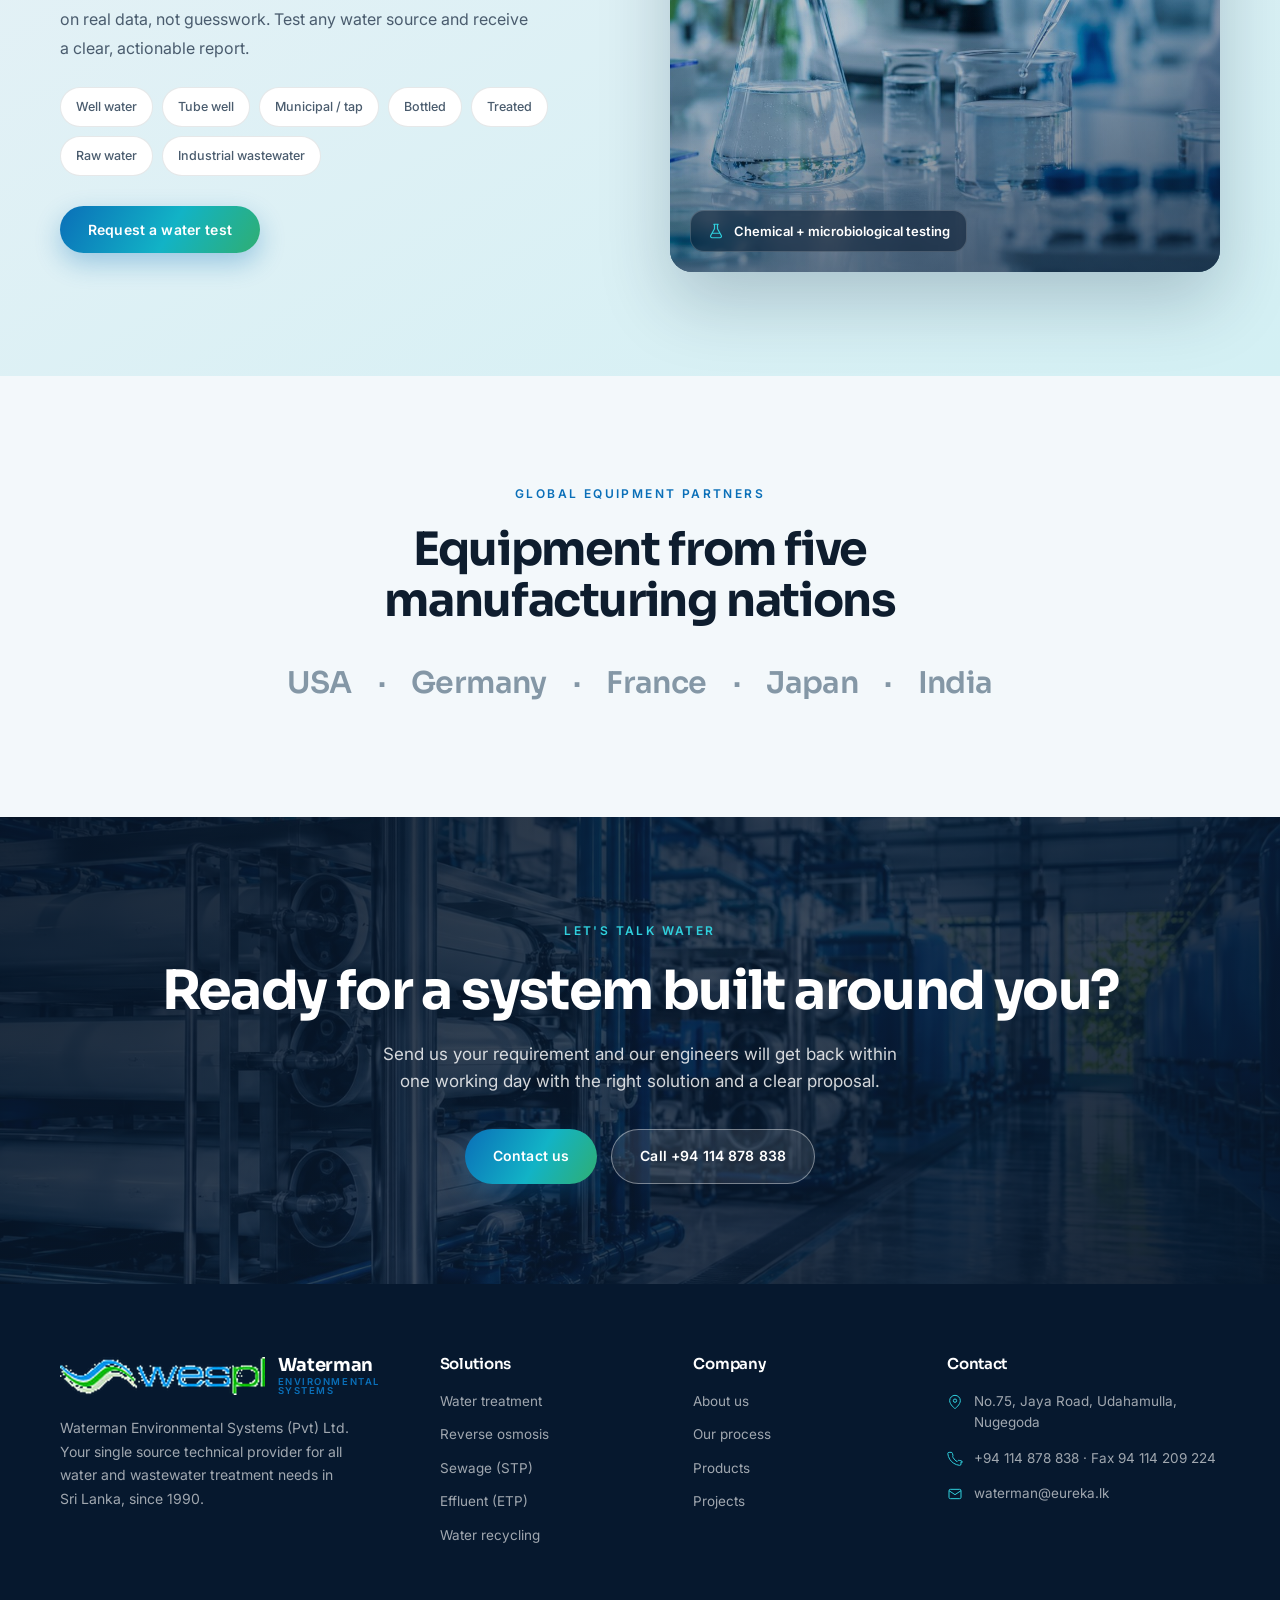
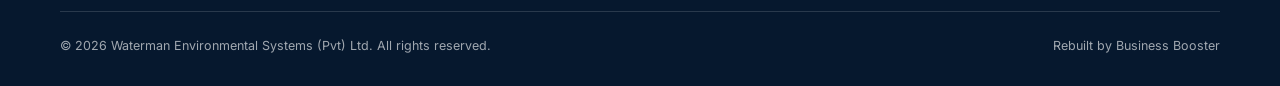
==== commit 0a0b87a0: "Polish pass: left-anchor hero, kill AI tells, SEO foundation Wider frame (1400px) for topbar/header/" ====
--- a/about.html
+++ b/about.html
@@ -6,6 +6,20 @@
 <title>About · Waterman Environmental Systems · Since 1990</title>
 <meta name="description" content="Waterman Environmental Systems (WESPL), Sri Lanka's single source for water and wastewater treatment since 1990. A 30-strong team of engineers and chemists with an in-house analytical laboratory.">
 <meta name="theme-color" content="#0a2440">
+<meta name="robots" content="index,follow">
+<link rel="canonical" href="https://businessboosterlk.github.io/waterman/about.html">
+<link rel="icon" type="image/png" href="assets/logo.png">
+<meta property="og:type" content="website">
+<meta property="og:title" content="About · Waterman Environmental Systems · Since 1990">
+<meta property="og:description" content="Waterman Environmental Systems (WESPL), Sri Lanka's single source for water and wastewater treatment since 1990. A 30-strong team of engineers and chemists with an in-house analytical laboratory.">
+<meta property="og:url" content="https://businessboosterlk.github.io/waterman/about.html">
+<meta property="og:image" content="https://businessboosterlk.github.io/waterman/assets/hero.jpg">
+<meta name="twitter:card" content="summary_large_image">
+<script type="application/ld+json">
+{"@context":"https://schema.org","@type":"BreadcrumbList","itemListElement":[
+ {"@type":"ListItem","position":1,"name":"Home","item":"https://businessboosterlk.github.io/waterman/"},
+ {"@type":"ListItem","position":2,"name":"About","item":"https://businessboosterlk.github.io/waterman/about.html"}]}
+</script>
 <link rel="preconnect" href="https://fonts.googleapis.com">
 <link rel="preconnect" href="https://fonts.gstatic.com" crossorigin>
 <link href="https://fonts.googleapis.com/css2?family=Sora:wght@400;500;600;700;800&family=Inter:wght@400;450;500;600&display=swap" rel="stylesheet">
@@ -44,7 +58,6 @@
 <section class="phero">
   <img class="phero-bg" src="assets/about.jpg" alt="Waterman engineer at a treatment plant">
   <div class="phero-ov"></div>
-  <div class="orb"></div>
   <div class="wrap phero-in">
     <div class="crumb"><a href="index.html">Home</a> · About</div>
     <span class="eyebrow" data-rv>About Waterman</span>
@@ -143,7 +156,7 @@
 <section class="sect partners">
   <div class="wrap sect-head" style="margin-bottom:26px">
     <span class="eyebrow center" data-rv>Global equipment partners</span>
-    <h2 data-rv style="transition-delay:.08s">World-class technology, delivered locally</h2>
+    <h2 data-rv style="transition-delay:.08s">Equipment from five manufacturing nations</h2>
   </div>
   <div class="wrap cty" data-rv><span>USA</span><span>·</span><span>Germany</span><span>·</span><span>France</span><span>·</span><span>Japan</span><span>·</span><span>India</span></div>
 </section>
@@ -152,7 +165,6 @@
 <section class="cta">
   <img class="cta-photo" src="assets/hero.jpg" alt="Waterman water treatment plant" loading="lazy">
   <div class="cta-scrim"></div>
-  <div class="orb"></div>
   <div class="wrap cta-in">
     <span class="eyebrow center" data-rv style="color:var(--aqua-2)">Let's talk water</span>
     <h2 data-rv style="transition-delay:.08s">Ready for a system built around you?</h2>
@@ -184,7 +196,7 @@
 </footer>
 
 <div class="fab">
-  <a class="wa" href="https://wa.me/94114878838" target="_blank" rel="noopener" aria-label="Chat on WhatsApp"><svg viewBox="0 0 24 24" fill="currentColor"><path d="M12 2a10 10 0 0 0-8.6 15.07L2 22l5.06-1.33A10 10 0 1 0 12 2zm0 18.2a8.19 8.19 0 0 1-4.18-1.14l-.3-.18-3 .79.8-2.92-.2-.31A8.2 8.2 0 1 1 12 20.2zm4.5-6.14c-.25-.12-1.47-.72-1.7-.8-.23-.09-.4-.13-.56.12-.16.25-.64.8-.79.97-.14.16-.29.18-.54.06-.25-.12-1.05-.39-2-1.23-.74-.66-1.24-1.48-1.38-1.73-.14-.25-.02-.38.11-.5.11-.11.25-.29.37-.44.12-.15.16-.25.25-.42.08-.16.04-.31-.02-.43-.06-.12-.56-1.35-.77-1.85-.2-.48-.4-.42-.56-.43h-.48c-.16 0-.43.06-.65.31-.22.25-.86.84-.86 2.05 0 1.21.88 2.38 1 2.54.12.16 1.73 2.64 4.19 3.7.59.26 1.04.41 1.4.52.59.19 1.12.16 1.54.1.47-.07 1.47-.6 1.68-1.18.21-.58.21-1.08.14-1.18-.06-.1-.22-.16-.47-.28z"/></svg></a>
+  <a class="wa" href="https://wa.me/94114878838?text=Hello%20Waterman%2C%20I%20was%20reading%20about%20your%20company%20and%20would%20like%20to%20speak%20to%20your%20team." target="_blank" rel="noopener" aria-label="Chat on WhatsApp"><svg viewBox="0 0 24 24" fill="currentColor"><path d="M12 2a10 10 0 0 0-8.6 15.07L2 22l5.06-1.33A10 10 0 1 0 12 2zm0 18.2a8.19 8.19 0 0 1-4.18-1.14l-.3-.18-3 .79.8-2.92-.2-.31A8.2 8.2 0 1 1 12 20.2zm4.5-6.14c-.25-.12-1.47-.72-1.7-.8-.23-.09-.4-.13-.56.12-.16.25-.64.8-.79.97-.14.16-.29.18-.54.06-.25-.12-1.05-.39-2-1.23-.74-.66-1.24-1.48-1.38-1.73-.14-.25-.02-.38.11-.5.11-.11.25-.29.37-.44.12-.15.16-.25.25-.42.08-.16.04-.31-.02-.43-.06-.12-.56-1.35-.77-1.85-.2-.48-.4-.42-.56-.43h-.48c-.16 0-.43.06-.65.31-.22.25-.86.84-.86 2.05 0 1.21.88 2.38 1 2.54.12.16 1.73 2.64 4.19 3.7.59.26 1.04.41 1.4.52.59.19 1.12.16 1.54.1.47-.07 1.47-.6 1.68-1.18.21-.58.21-1.08.14-1.18-.06-.1-.22-.16-.47-.28z"/></svg></a>
 </div>
 
 <div class="mscrim" id="mscrim" onclick="closeMenu()"></div>
--- a/assets/styles.css
+++ b/assets/styles.css
@@ -23,10 +23,11 @@
 button{font-family:inherit;cursor:pointer;border:none;background:none;color:inherit}
 input,select,textarea{font-family:inherit}
 .wrap{max-width:var(--maxw);margin:0 auto;padding:0 40px}
+/* wider frame for the chrome + heroes: text anchors closer to the left edge on large screens */
+.topbar .wrap,.header .wrap,.hero .wrap,.phero .wrap{max-width:1400px}
 h1,h2,h3,h4{font-family:var(--disp);font-weight:700;line-height:1.12;letter-spacing:-.02em}
 .tnum{font-variant-numeric:tabular-nums}
-.eyebrow{font-family:var(--sans);font-weight:600;font-size:12px;letter-spacing:.2em;text-transform:uppercase;color:var(--blue);display:inline-flex;align-items:center;gap:11px}
-.eyebrow::before{content:"";width:26px;height:2px;background:var(--grad-g);border-radius:2px}
+.eyebrow{font-family:var(--sans);font-weight:600;font-size:12px;letter-spacing:.2em;text-transform:uppercase;color:var(--blue);display:inline-flex;align-items:center}
 .eyebrow.center{justify-content:center}
 .btn{display:inline-flex;align-items:center;justify-content:center;gap:10px;font-weight:600;font-size:14px;letter-spacing:.01em;padding:15px 28px;border-radius:100px;transition:.28s var(--ease);white-space:nowrap}
 .btn svg{width:17px;height:17px}
@@ -68,23 +69,17 @@
 
 /* ===== HERO ===== */
 .hero{position:relative;min-height:100vh;background:linear-gradient(160deg,var(--navy) 0%,var(--navy-soft) 55%,#0f4a6e 100%);color:#fff;display:flex;align-items:center;overflow:hidden;padding-top:var(--nav)}
-.hero-orb{position:absolute;border-radius:50%;filter:blur(60px);opacity:.5;z-index:1}
-.orb1{width:520px;height:520px;background:radial-gradient(circle,var(--aqua),transparent 70%);top:-120px;right:-80px;animation:float1 16s var(--ease) infinite}
-.orb2{width:420px;height:420px;background:radial-gradient(circle,var(--green),transparent 70%);bottom:40px;left:-100px;opacity:.32;animation:float2 20s var(--ease) infinite}
-@keyframes float1{0%,100%{transform:translate(0,0)}50%{transform:translate(-40px,40px)}}
-@keyframes float2{0%,100%{transform:translate(0,0)}50%{transform:translate(50px,-30px)}}
 .hero-bg{position:absolute;inset:0;width:100%;height:100%;object-fit:cover;z-index:0}
 .hero-ov{position:absolute;inset:0;z-index:1;background:linear-gradient(105deg,rgba(7,20,38,.9) 0%,rgba(7,20,38,.72) 42%,rgba(7,24,46,.42) 100%),linear-gradient(0deg,rgba(7,20,38,.55),transparent 40%)}
-.hero.has-bg .hero-orb{z-index:2;opacity:.5}
 .hero-grid{position:relative;z-index:5;display:grid;grid-template-columns:1fr;gap:0;align-items:center;width:100%;padding-top:40px;padding-bottom:120px}
 .hero-text{max-width:760px}
 .hero h1{max-width:820px}
 .hero-bar{display:inline-flex;margin-top:38px;background:rgba(9,26,48,.42);backdrop-filter:blur(10px);border:1px solid rgba(255,255,255,.16);border-radius:16px;padding:15px 6px}
 .hero-bar .hvb{padding:2px 26px;position:relative;text-align:center}
 .hero-bar .hvb+.hvb::before{content:"";position:absolute;left:0;top:10%;height:80%;width:1px;background:rgba(255,255,255,.18)}
-.hero-bar .hvb b{display:block;font-family:var(--disp);font-weight:700;font-size:28px;line-height:1;letter-spacing:-.02em;background:linear-gradient(120deg,var(--aqua-2),var(--green-2));-webkit-background-clip:text;background-clip:text;color:transparent}
-.hero-bar .hvb span{display:block;margin-top:6px;font:600 10.5px var(--sans);letter-spacing:.13em;text-transform:uppercase;color:rgba(255,255,255,.72)}
-.hero .eyebrow{color:var(--aqua-2)}.hero .eyebrow::before{background:var(--aqua-2)}
+.hero-bar .hvb b{display:block;font-family:var(--disp);font-weight:700;font-size:28px;line-height:1;letter-spacing:-.02em;color:var(--aqua-2)}
+.hero-bar .hvb span{display:block;margin-top:6px;font:500 12px var(--sans);letter-spacing:.02em;color:rgba(255,255,255,.72)}
+.hero .eyebrow{color:var(--aqua-2)}
 .hero h1{font-size:clamp(38px,5.6vw,68px);font-weight:800;line-height:1.04;margin:22px 0 0;letter-spacing:-.03em}
 .hero h1 .g{background:var(--grad);-webkit-background-clip:text;background-clip:text;-webkit-text-fill-color:transparent}
 .hero-sub{font-weight:400;font-size:clamp(15px,1.8vw,18px);color:rgba(255,255,255,.82);max-width:520px;margin:24px 0 0;line-height:1.7}
@@ -97,9 +92,8 @@
 .phero{position:relative;background:linear-gradient(150deg,var(--navy) 0%,var(--navy-soft) 60%,#0f4a6e 100%);color:#fff;overflow:hidden;padding-top:calc(var(--nav) + 38px)}
 .phero-bg{position:absolute;inset:0;width:100%;height:100%;object-fit:cover;z-index:0;opacity:.34}
 .phero-ov{position:absolute;inset:0;z-index:1;background:linear-gradient(120deg,rgba(7,20,38,.9),rgba(7,20,38,.6) 55%,rgba(10,111,184,.4))}
-.phero .orb{position:absolute;width:460px;height:460px;border-radius:50%;background:radial-gradient(circle,var(--aqua),transparent 70%);opacity:.32;filter:blur(60px);top:-160px;right:-90px;z-index:1}
 .phero-in{position:relative;z-index:3;padding:56px 0 74px;max-width:820px}
-.phero .eyebrow{color:var(--aqua-2)}.phero .eyebrow::before{background:var(--aqua-2)}
+.phero .eyebrow{color:var(--aqua-2)}
 .phero h1{font-size:clamp(32px,5vw,56px);font-weight:800;line-height:1.06;margin:20px 0 0;letter-spacing:-.03em}
 .phero h1 .g{background:var(--grad);-webkit-background-clip:text;background-clip:text;-webkit-text-fill-color:transparent}
 .phero p{font-size:clamp(15px,1.7vw,18px);color:rgba(255,255,255,.84);max-width:620px;margin:22px 0 0;line-height:1.7}
@@ -149,7 +143,7 @@
 .stats .wrap{display:grid;grid-template-columns:repeat(4,1fr);gap:20px;padding:46px 40px}
 .stat{text-align:center;position:relative}
 .stat+.stat::before{content:"";position:absolute;left:-10px;top:14%;height:72%;width:1px;background:var(--line)}
-.stat .n{font-family:var(--disp);font-weight:800;font-size:clamp(34px,4vw,48px);background:var(--grad);-webkit-background-clip:text;background-clip:text;-webkit-text-fill-color:transparent;line-height:1;letter-spacing:-.03em}
+.stat .n{font-family:var(--disp);font-weight:800;font-size:clamp(34px,4vw,48px);color:var(--blue);line-height:1;letter-spacing:-.03em}
 .stat .t{font-size:13.5px;color:var(--ink-2);font-weight:500;margin-top:10px;letter-spacing:.02em}
 @media(max-width:1024px){.stats .wrap{grid-template-columns:1fr 1fr;gap:34px}.stat:nth-child(3)::before,.stat+.stat::before{display:none}}
 
@@ -195,7 +189,6 @@
 .f-chip.sel{background:var(--navy);border-color:var(--navy);color:#fff}
 .f-chip.sel svg{color:var(--aqua-2)}
 .finder-r{position:relative;background:linear-gradient(160deg,var(--navy),var(--navy-soft));color:#fff;padding:52px 46px;display:flex;flex-direction:column;justify-content:center;overflow:hidden}
-.finder-r .orb{position:absolute;width:300px;height:300px;border-radius:50%;background:radial-gradient(circle,var(--aqua),transparent 70%);opacity:.28;top:-60px;right:-60px}
 .finder-r>*{position:relative;z-index:2}
 .fr-empty{text-align:center;color:rgba(255,255,255,.7)}
 .fr-empty svg{width:56px;height:56px;color:rgba(47,208,221,.7);margin:0 auto 18px}
@@ -203,7 +196,7 @@
 .fr-prev{display:grid;grid-template-columns:1fr 1fr;gap:12px;margin-top:22px}
 .fr-prev div{display:flex;align-items:center;gap:10px;font-size:13px;color:rgba(255,255,255,.82);background:rgba(255,255,255,.05);border:1px solid var(--line-d);border-radius:10px;padding:11px 13px}
 .fr-prev svg{width:18px;height:18px;color:var(--aqua-2);flex-shrink:0}
-.fr-head .eyebrow{color:var(--aqua-2)}.fr-head .eyebrow::before{background:var(--aqua-2)}
+.fr-head .eyebrow{color:var(--aqua-2)}
 .fr-head h3{font-size:27px;margin:14px 0 8px;letter-spacing:-.02em}
 .fr-head .sub{color:rgba(255,255,255,.76);font-size:14px;line-height:1.6;margin-bottom:24px}
 .fr-scope{list-style:none;margin-bottom:28px}
@@ -230,7 +223,7 @@
 /* products (dark) */
 .dark{background:var(--navy);color:#fff;position:relative;overflow:hidden}
 .dark .sect-head p{color:rgba(255,255,255,.72)}
-.dark .eyebrow{color:var(--aqua-2)}.dark .eyebrow::before{background:var(--aqua-2)}
+.dark .eyebrow{color:var(--aqua-2)}
 .prod-grid{display:grid;grid-template-columns:repeat(5,1fr);gap:14px}
 .prod{border:1px solid var(--line-d);border-radius:var(--r);padding:22px 18px;background:rgba(255,255,255,.04);transition:.3s var(--ease)}
 .prod:hover{background:rgba(255,255,255,.08);transform:translateY(-4px)}
@@ -305,7 +298,7 @@
 .cline:hover{border-color:var(--aqua);box-shadow:0 14px 32px rgba(10,36,64,.09)}
 .cline .ic{width:46px;height:46px;border-radius:12px;background:var(--aqua-soft);color:var(--blue);display:grid;place-items:center;flex-shrink:0}
 .cline .ic svg{width:22px;height:22px}
-.cline .ct{font-size:11.5px;letter-spacing:.14em;text-transform:uppercase;color:var(--ink-3);font-weight:600;margin-bottom:5px}
+.cline .ct{font-size:12.5px;letter-spacing:.02em;color:var(--ink-3);font-weight:600;margin-bottom:5px}
 .cline .cv{font-size:15px;color:var(--ink);font-weight:500;line-height:1.5}
 .cline .cv a:hover{color:var(--blue)}
 .cform{background:var(--surface);border:1px solid var(--line);border-radius:var(--r-lg);padding:38px 36px;box-shadow:0 30px 70px rgba(10,36,64,.1)}
@@ -326,14 +319,13 @@
 
 /* CTA */
 .cta{position:relative;background:linear-gradient(150deg,var(--navy),var(--navy-soft));color:#fff;overflow:hidden}
-.cta .orb{position:absolute;width:500px;height:500px;border-radius:50%;background:radial-gradient(circle,var(--aqua),transparent 70%);opacity:.25;top:-160px;left:-80px}
 .cta-in{position:relative;z-index:2;text-align:center;padding:100px 0}
 .cta-in h2{font-size:clamp(30px,4.4vw,54px);margin:18px 0 20px;letter-spacing:-.03em}
 .cta-in p{color:rgba(255,255,255,.82);font-size:17px;max-width:520px;margin:0 auto 34px}
 .cta-in .hero-cta{justify-content:center;margin-top:0}
 .cta .cta-photo{position:absolute;inset:0;width:100%;height:100%;object-fit:cover;z-index:0;opacity:.5}
 .cta .cta-scrim{position:absolute;inset:0;z-index:1;background:linear-gradient(140deg,rgba(6,20,38,.86),rgba(6,20,38,.6) 50%,rgba(6,20,38,.9));pointer-events:none}
-.cta .cta-in,.cta .orb{position:relative;z-index:2}
+.cta .cta-in{position:relative;z-index:2}
 
 /* footer */
 footer{background:var(--navy-2);color:rgba(255,255,255,.62);padding:72px 0 30px}
@@ -377,7 +369,7 @@
 /* reveal */
 .reveal-on [data-rv]{opacity:0;transform:translateY(34px);transition:opacity .8s var(--ease),transform .8s var(--ease)}
 .reveal-on [data-rv].in{opacity:1;transform:none}
-@media(prefers-reduced-motion:reduce){*{animation-duration:.01ms!important;transition-duration:.05ms!important}.orb1,.orb2{animation:none}}
+@media(prefers-reduced-motion:reduce){*{animation-duration:.01ms!important;transition-duration:.05ms!important}}
 
 /* responsive */
 @media(max-width:1024px){
@@ -416,9 +408,9 @@
 .about-visual .av-tiles{position:absolute;inset:26px;z-index:3;display:grid;grid-template-columns:1fr 1fr;gap:16px}
 .about-visual .av-tiles .avt{background:rgba(255,255,255,.08);border:1px solid rgba(255,255,255,.18);border-radius:16px;display:flex;flex-direction:column;justify-content:center;align-items:center;text-align:center;gap:8px;backdrop-filter:blur(4px);transition:.35s var(--ease)}
 .about-visual .av-tiles .avt:hover{background:rgba(255,255,255,.12);transform:translateY(-3px)}
-.avt .avn{font-family:var(--disp);font-weight:800;font-size:34px;background:linear-gradient(120deg,var(--aqua-2),#7fe3ec);-webkit-background-clip:text;background-clip:text;-webkit-text-fill-color:transparent;line-height:1}
+.avt .avn{font-family:var(--disp);font-weight:800;font-size:34px;color:var(--aqua-2);line-height:1}
 .avt .avn svg{width:34px;height:34px;color:var(--aqua-2)}
-.avt .avl{font-size:11.5px;letter-spacing:.12em;text-transform:uppercase;color:rgba(255,255,255,.72);font-weight:500}
+.avt .avl{font-size:12.5px;letter-spacing:.02em;color:rgba(255,255,255,.72);font-weight:500}
 @media(max-width:1024px){.av-tiles .avt .avn{font-size:28px}}
 .lab-visual .bubble{position:absolute;border-radius:50%;background:radial-gradient(circle at 35% 30%,rgba(255,255,255,.5),rgba(47,208,221,.25));z-index:2;animation:bob 6s var(--ease) infinite}
 @keyframes bob{0%,100%{transform:translateY(0)}50%{transform:translateY(-14px)}}
